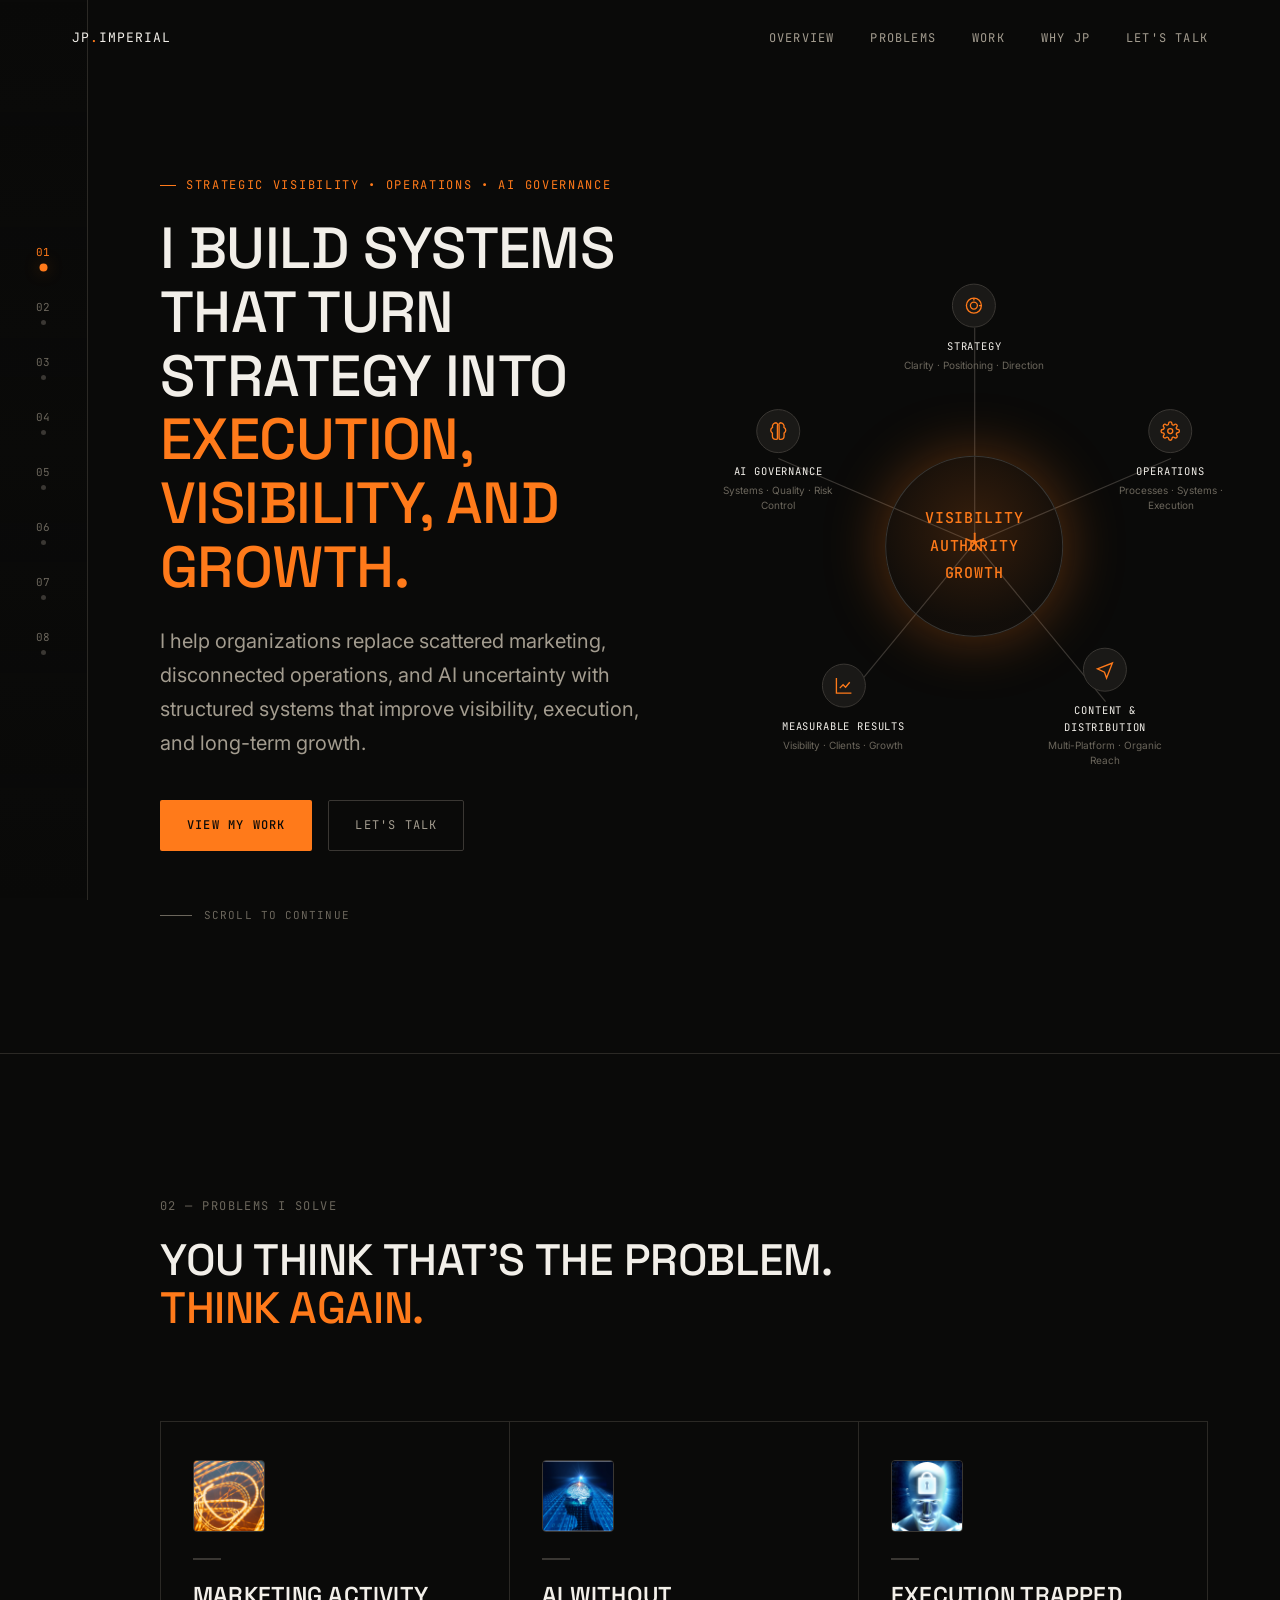
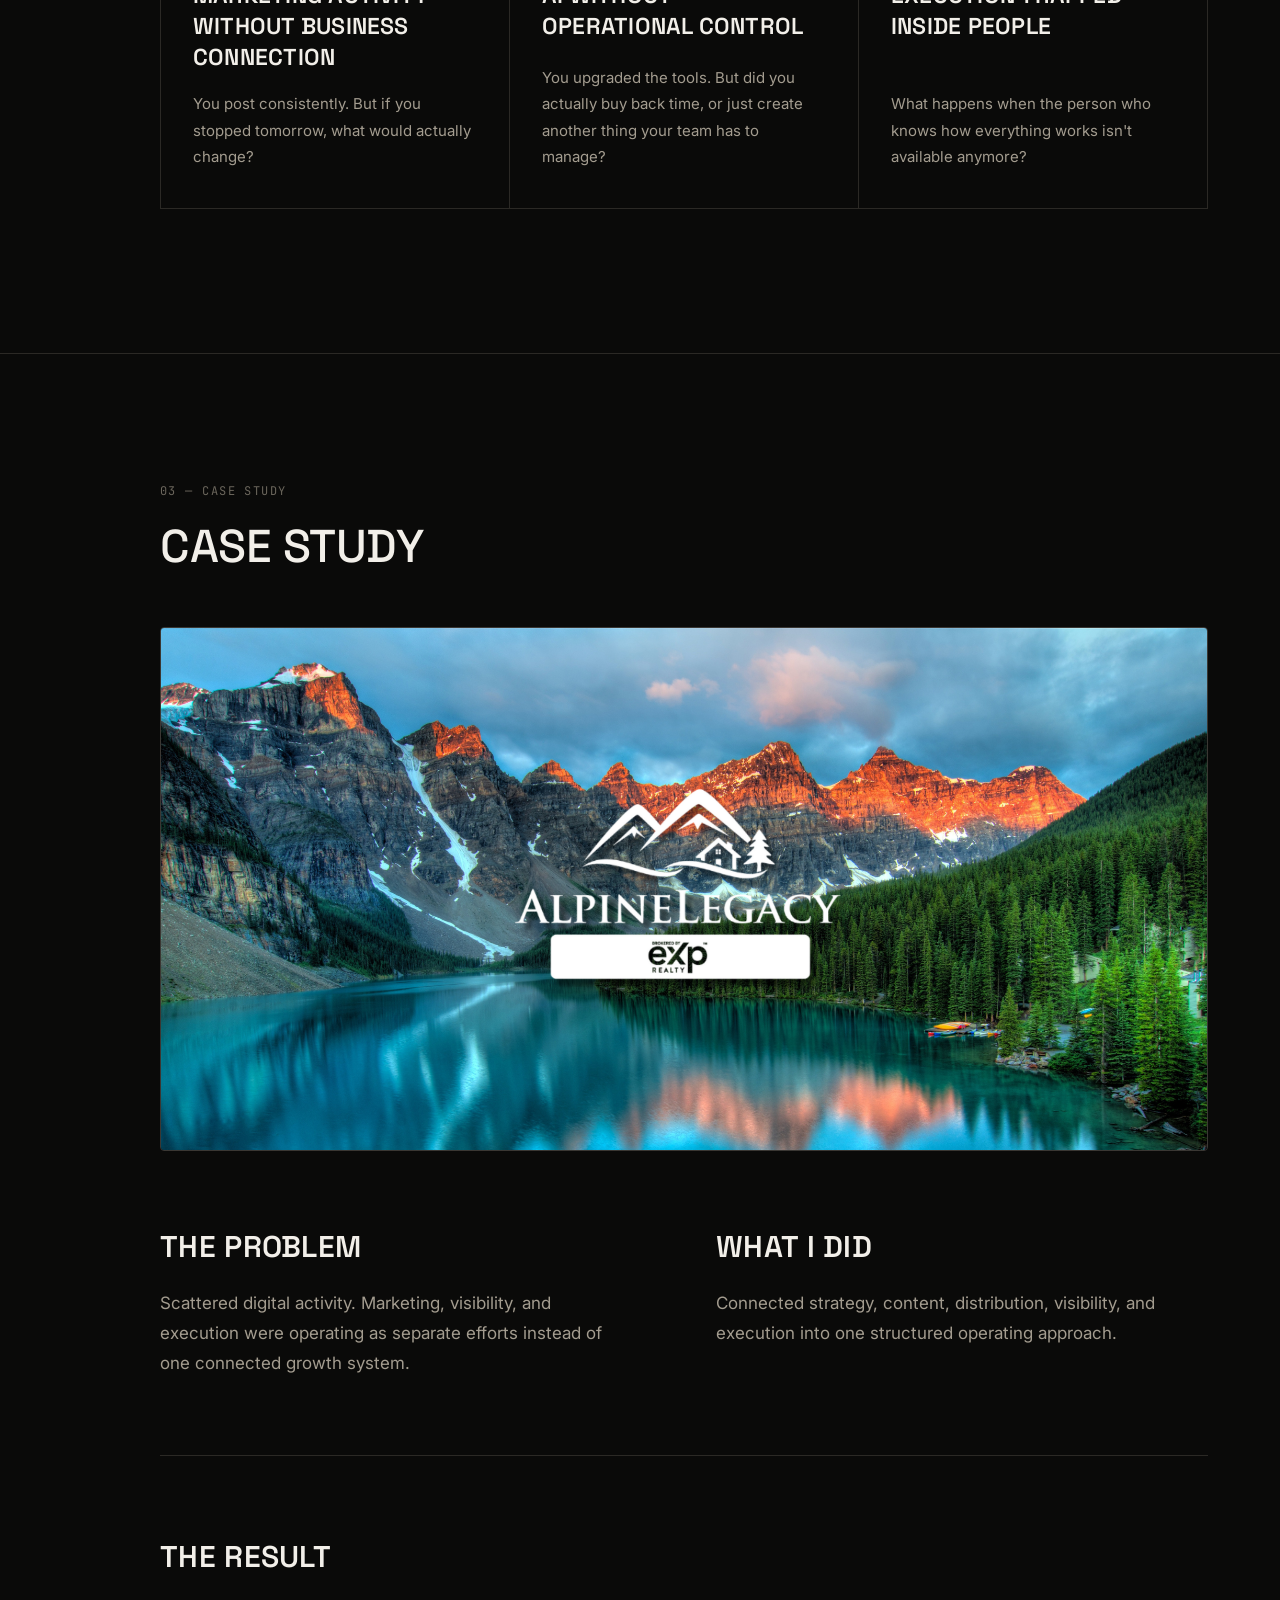
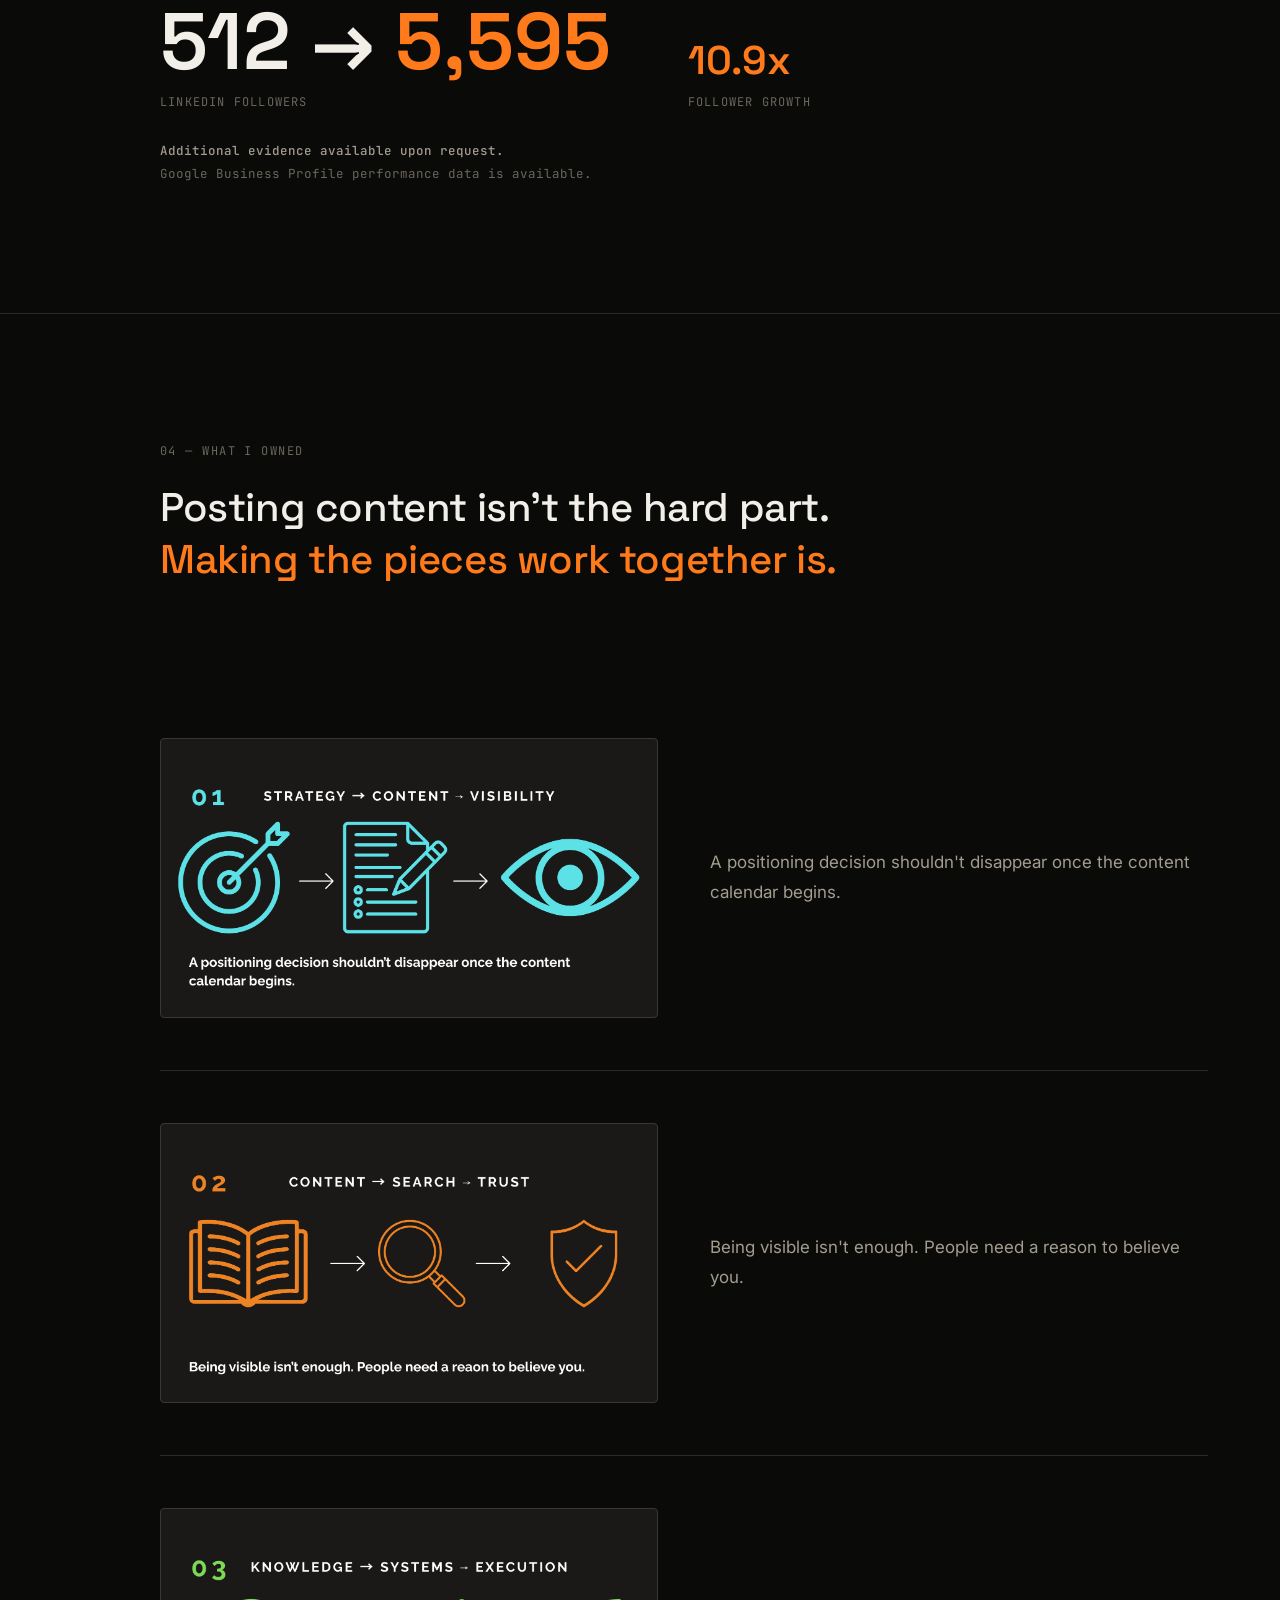
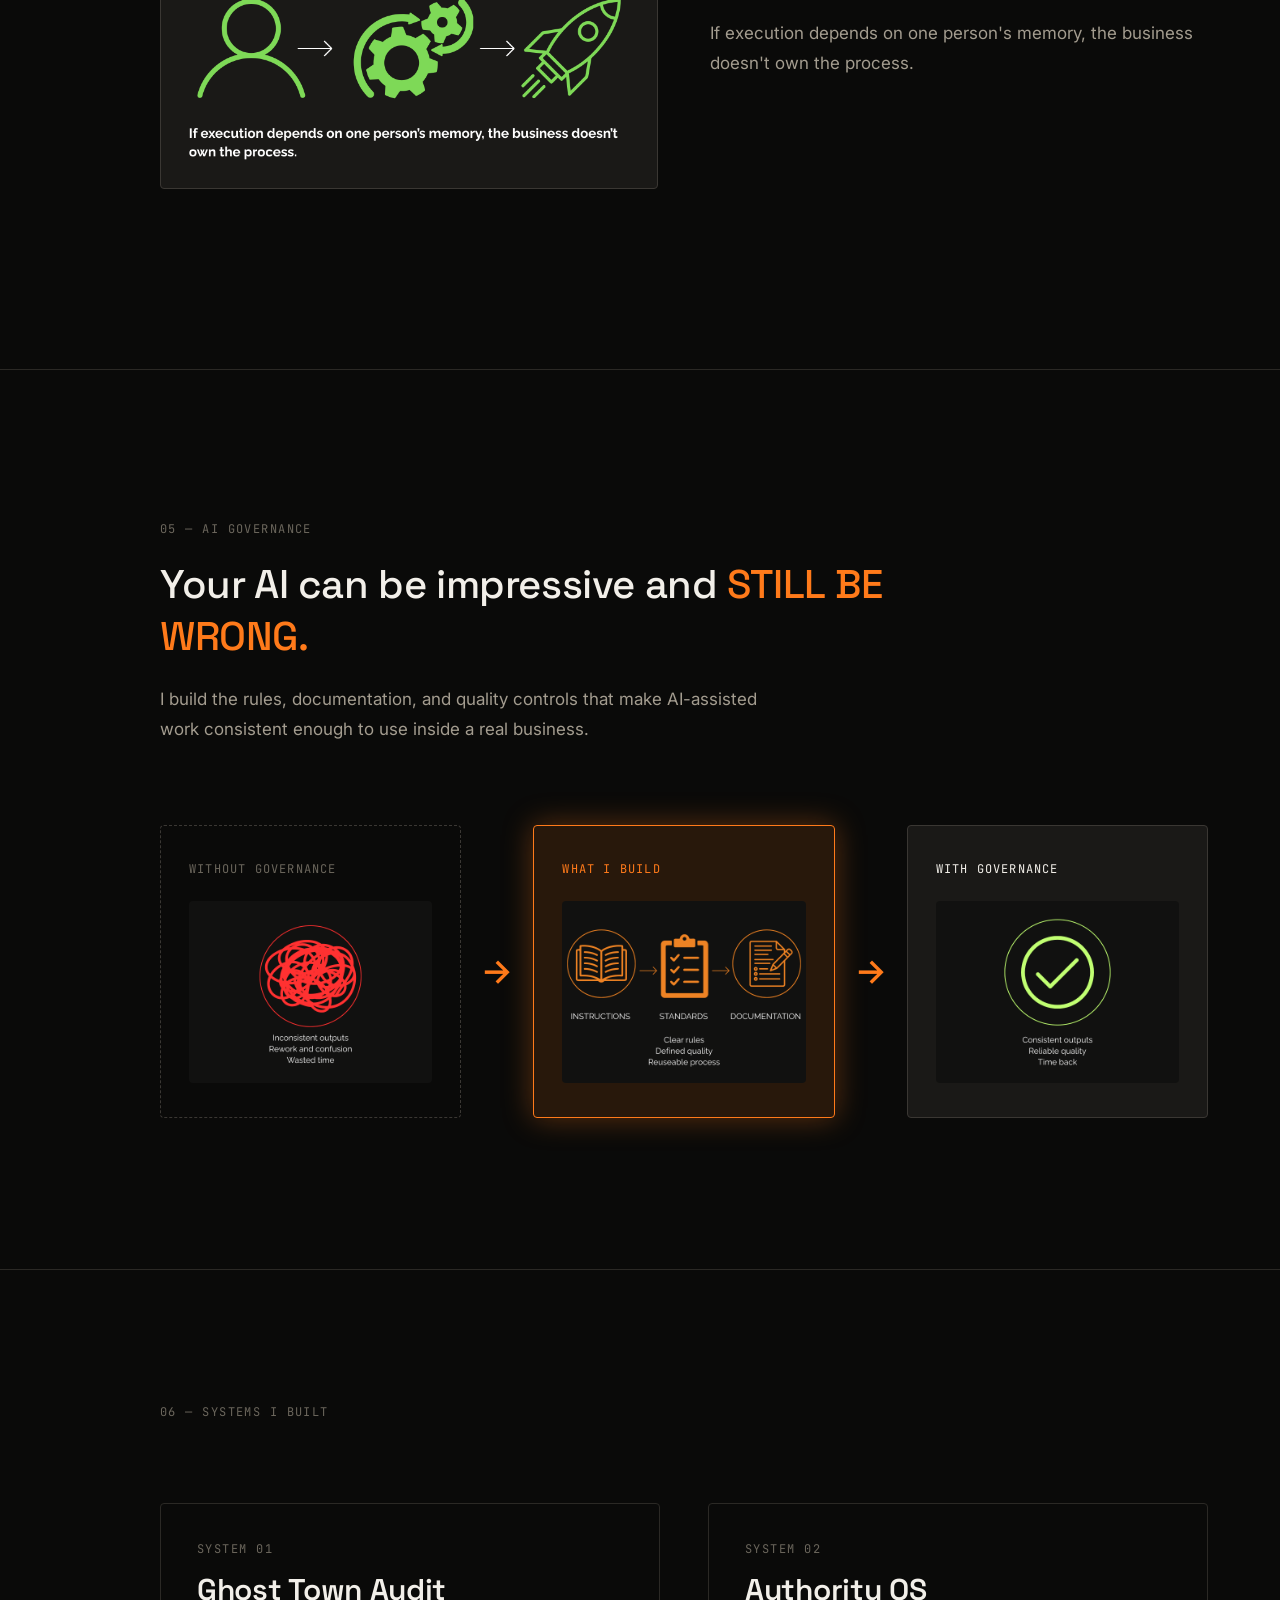
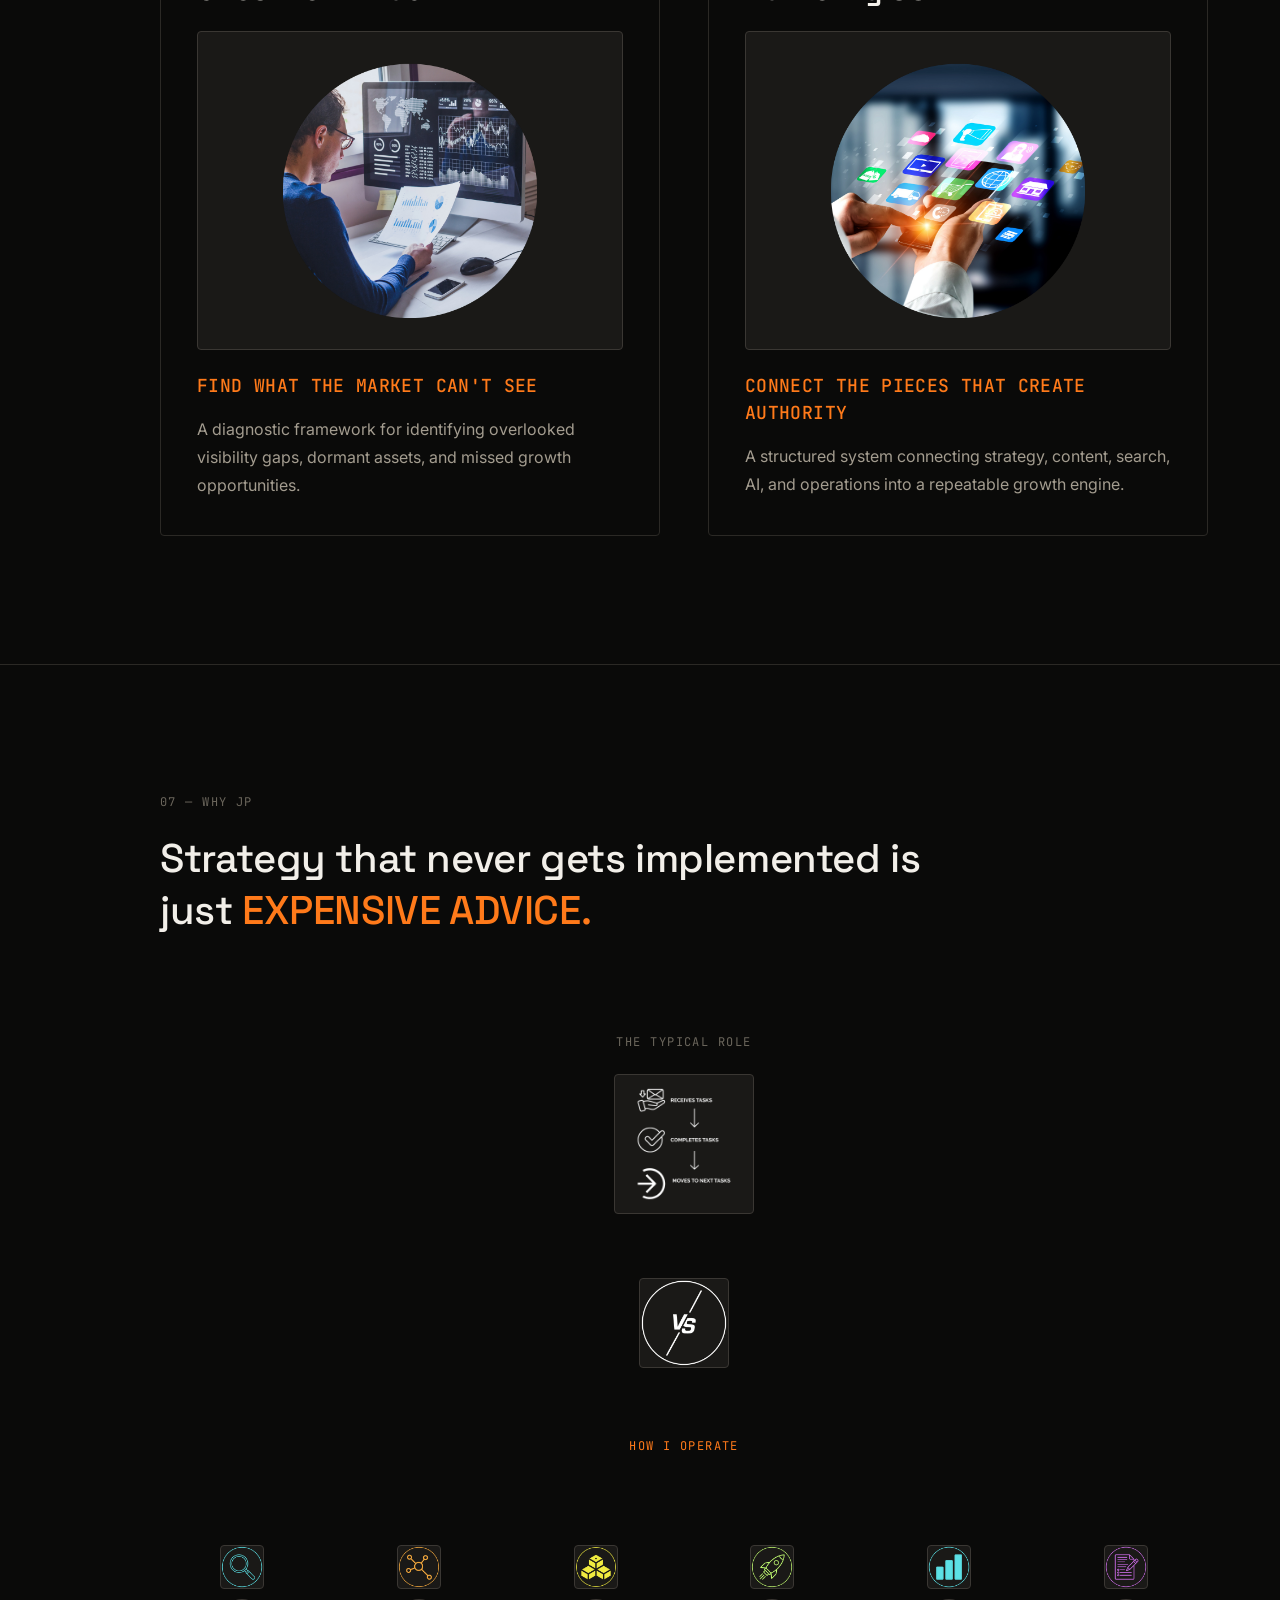
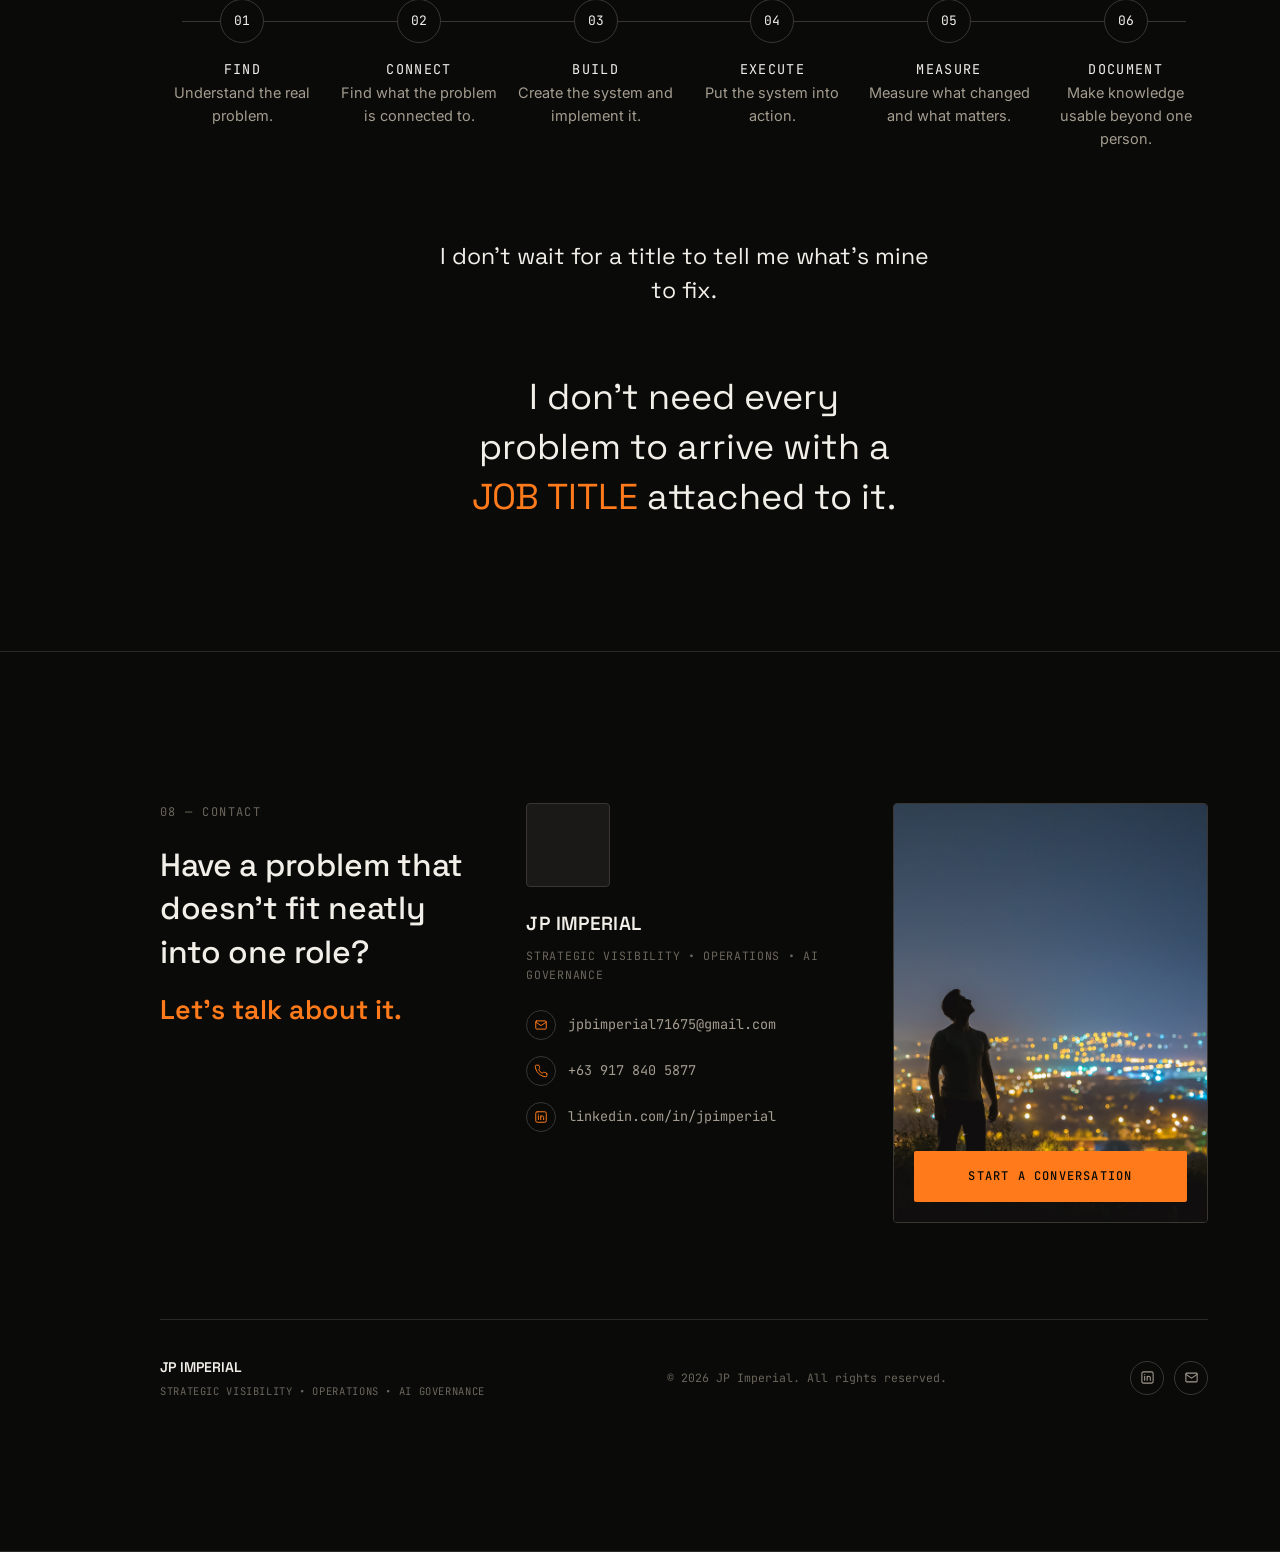
==== index (1).html @ 90f26c67 "Add files via upload" ====
<!DOCTYPE html>
<html lang="en">
<head>
<meta charset="UTF-8" />
<meta name="viewport" content="width=device-width, initial-scale=1.0" />
<title>JP Imperial — Strategic Visibility, Operations, AI Governance</title>
<meta name="description" content="I build systems that turn strategy into execution, visibility, and growth." />

<!-- Fonts -->
<link rel="preconnect" href="https://fonts.googleapis.com">
<link rel="preconnect" href="https://fonts.gstatic.com" crossorigin>
<link href="https://fonts.googleapis.com/css2?family=Space+Grotesk:wght@500;600;700&family=Inter:wght@400;500;600&family=JetBrains+Mono:wght@400;500&display=swap" rel="stylesheet">

<link rel="stylesheet" href="css/style.css" />
</head>
<body>

<div class="site">

  <!-- ============ TOP NAV (Hero only, fades after scroll) ============ -->
  <header class="top-nav" id="topNav">
    <span class="top-nav__mark">JP<span>.</span>IMPERIAL</span>
    <nav class="top-nav__links" aria-label="Primary">
      <a href="#hero">Overview</a>
      <a href="#problems">Problems</a>
      <a href="#case-study">Work</a>
      <a href="#why-jp">Why JP</a>
      <a href="#contact">Let's Talk</a>
    </nav>
  </header>

  <!-- ============ LEFT PAGE RAIL (persistent 01-08 marker) ============ -->
  <nav class="page-rail" aria-label="Page sections">
    <ul class="page-rail__list" id="pageRailList">
      <li><button class="page-rail__item" data-target="hero"><span class="page-rail__num">01</span><span class="page-rail__dot"></span></button></li>
      <li><button class="page-rail__item" data-target="problems"><span class="page-rail__num">02</span><span class="page-rail__dot"></span></button></li>
      <li><button class="page-rail__item" data-target="case-study"><span class="page-rail__num">03</span><span class="page-rail__dot"></span></button></li>
      <li><button class="page-rail__item" data-target="what-i-owned"><span class="page-rail__num">04</span><span class="page-rail__dot"></span></button></li>
      <li><button class="page-rail__item" data-target="ai-governance"><span class="page-rail__num">05</span><span class="page-rail__dot"></span></button></li>
      <li><button class="page-rail__item" data-target="systems-built"><span class="page-rail__num">06</span><span class="page-rail__dot"></span></button></li>
      <li><button class="page-rail__item" data-target="why-jp"><span class="page-rail__num">07</span><span class="page-rail__dot"></span></button></li>
      <li><button class="page-rail__item" data-target="contact"><span class="page-rail__num">08</span><span class="page-rail__dot"></span></button></li>
    </ul>
  </nav>

  <!-- ============ PAGE 01 — HERO ============ -->
  <section class="hero" id="hero" data-page="01">
    <div class="section-inner hero__grid">

      <div class="hero__copy">
        <p class="eyebrow hero__eyebrow">STRATEGIC VISIBILITY • OPERATIONS • AI GOVERNANCE</p>
        <h1 class="hero__headline">I build systems that turn strategy into <em>execution, visibility, and growth.</em></h1>
        <p class="hero__sub">I help organizations replace scattered marketing, disconnected operations, and AI uncertainty with structured systems that improve visibility, execution, and long-term growth.</p>

        <div class="btn-row hero__actions">
          <a href="#problems" class="btn btn-primary" id="viewWorkBtn">View My Work</a>
          <a href="mailto:jpbimperial71675@gmail.com" class="btn btn-ghost">Let's Talk</a>
        </div>

        <div class="hero__scroll-hint">
          <span class="line"></span>
          <span>Scroll to continue</span>
        </div>
      </div>

      <div class="hero__diagram">
        <div class="diagram">
          <svg viewBox="0 0 400 400" aria-hidden="true">
            <!-- static connectors -->
            <path class="diagram__connector" d="M200,200 L200,16" />
            <path class="diagram__connector" d="M200,200 L368,128" />
            <path class="diagram__connector" d="M200,200 L32,128" />
            <path class="diagram__connector" d="M200,200 L312,336" />
            <path class="diagram__connector" d="M200,200 L88,336" />
            <!-- animated pulses tracing same paths -->
            <path class="diagram__pulse d1" d="M200,200 L200,16" />
            <path class="diagram__pulse d2" d="M200,200 L368,128" />
            <path class="diagram__pulse d3" d="M200,200 L32,128" />
            <path class="diagram__pulse d4" d="M200,200 L312,336" />
            <path class="diagram__pulse d5" d="M200,200 L88,336" />
          </svg>

          <div class="diagram__core">
            <p class="diagram__core-text">
              <span class="em">Visibility</span>
              <span class="em">Authority</span>
              <span class="em">Growth</span>
            </p>
          </div>

          <div class="diagram__node diagram__node--strategy">
            <div class="diagram__node-icon">
              <svg viewBox="0 0 24 24" fill="none" stroke="currentColor" stroke-width="1.6"><circle cx="12" cy="12" r="9"/><circle cx="12" cy="12" r="4.2"/><path d="M12 3v3M21 12h-3"/></svg>
            </div>
            <p class="diagram__node-title">Strategy</p>
            <p class="diagram__node-sub">Clarity · Positioning · Direction</p>
          </div>

          <div class="diagram__node diagram__node--ops">
            <div class="diagram__node-icon">
              <svg viewBox="0 0 24 24" fill="none" stroke="currentColor" stroke-width="1.6"><circle cx="12" cy="12" r="3"/><path d="M19.4 15a1.65 1.65 0 0 0 .33 1.82l.06.06a2 2 0 1 1-2.83 2.83l-.06-.06a1.65 1.65 0 0 0-1.82-.33 1.65 1.65 0 0 0-1 1.51V21a2 2 0 0 1-4 0v-.09A1.65 1.65 0 0 0 9 19.4a1.65 1.65 0 0 0-1.82.33l-.06.06a2 2 0 1 1-2.83-2.83l.06-.06a1.65 1.65 0 0 0 .33-1.82 1.65 1.65 0 0 0-1.51-1H3a2 2 0 0 1 0-4h.09A1.65 1.65 0 0 0 4.6 9a1.65 1.65 0 0 0-.33-1.82l-.06-.06a2 2 0 1 1 2.83-2.83l.06.06A1.65 1.65 0 0 0 9 4.6a1.65 1.65 0 0 0 1-1.51V3a2 2 0 0 1 4 0v.09a1.65 1.65 0 0 0 1 1.51 1.65 1.65 0 0 0 1.82-.33l.06-.06a2 2 0 1 1 2.83 2.83l-.06.06a1.65 1.65 0 0 0-.33 1.82V9a1.65 1.65 0 0 0 1.51 1H21a2 2 0 0 1 0 4h-.09a1.65 1.65 0 0 0-1.51 1z"/></svg>
            </div>
            <p class="diagram__node-title">Operations</p>
            <p class="diagram__node-sub">Processes · Systems · Execution</p>
          </div>

          <div class="diagram__node diagram__node--ai">
            <div class="diagram__node-icon">
              <svg viewBox="0 0 24 24" fill="none" stroke="currentColor" stroke-width="1.6"><path d="M9.5 2a4.5 4.5 0 0 0-4.4 5.5A4 4 0 0 0 3 11a4 4 0 0 0 2 3.46V18a4 4 0 0 0 4 4h.5a1.5 1.5 0 0 0 1.5-1.5v-15A2.5 2.5 0 0 0 9.5 2Z"/><path d="M14.5 2a4.5 4.5 0 0 1 4.4 5.5A4 4 0 0 1 21 11a4 4 0 0 1-2 3.46V18a4 4 0 0 1-4 4h-.5a1.5 1.5 0 0 1-1.5-1.5v-15A2.5 2.5 0 0 1 14.5 2Z"/></svg>
            </div>
            <p class="diagram__node-title">AI Governance</p>
            <p class="diagram__node-sub">Systems · Quality · Risk Control</p>
          </div>

          <div class="diagram__node diagram__node--content">
            <div class="diagram__node-icon">
              <svg viewBox="0 0 24 24" fill="none" stroke="currentColor" stroke-width="1.6"><path d="M3 11l18-7-7 18-2.5-7L3 11Z"/></svg>
            </div>
            <p class="diagram__node-title">Content &amp; Distribution</p>
            <p class="diagram__node-sub">Multi-Platform · Organic Reach</p>
          </div>

          <div class="diagram__node diagram__node--results">
            <div class="diagram__node-icon">
              <svg viewBox="0 0 24 24" fill="none" stroke="currentColor" stroke-width="1.6"><path d="M3 3v18h18"/><path d="M7 15l4-4 3 3 5-6"/></svg>
            </div>
            <p class="diagram__node-title">Measurable Results</p>
            <p class="diagram__node-sub">Visibility · Clients · Growth</p>
          </div>

        </div>
      </div>

    </div>
  </section>

  <!-- ============ STUB SECTIONS — built in upcoming segments ============ -->
  <section id="problems" data-page="02">
    <div class="section-inner">

      <div class="problems__intro">
        <span class="section-label">02 — Problems I Solve</span>
        <h2 class="problems__statement">You think that's the problem. <em>Think again.</em></h2>
      </div>

      <div class="problem-grid">

        <article class="problem-card">
          <span class="problem-card__icon">
            <img src="assets/images/problem-01-placeholder.png" alt="Marketing activity without business connection" />
          </span>
          <span class="problem-card__bar"></span>
          <h3 class="problem-card__title">Marketing Activity Without Business Connection</h3>
          <p class="problem-card__question">You post consistently. But if you stopped tomorrow, what would actually change?</p>
        </article>

        <article class="problem-card">
          <span class="problem-card__icon">
            <img src="assets/images/problem-02-placeholder.png" alt="AI without operational control" />
          </span>
          <span class="problem-card__bar"></span>
          <h3 class="problem-card__title">AI Without Operational Control</h3>
          <p class="problem-card__question">You upgraded the tools. But did you actually buy back time, or just create another thing your team has to manage?</p>
        </article>

        <article class="problem-card">
          <span class="problem-card__icon">
            <img src="assets/images/problem-03-placeholder.png" alt="Execution trapped inside people" />
          </span>
          <span class="problem-card__bar"></span>
          <h3 class="problem-card__title">Execution Trapped Inside People</h3>
          <p class="problem-card__question">What happens when the person who knows how everything works isn't available anymore?</p>
        </article>

      </div>

    </div>
  </section>

  <section id="case-study" data-page="03">
    <div class="section-inner">

      <span class="section-label case-study__label">03 — Case Study</span>
      <h2 class="case-study__title">Case Study</h2>

      <div class="case-study__banner">
        <img src="assets/images/case-study-banner-placeholder.png" alt="Alpine Legacy — Colorado mountain background with logo" />
      </div>

      <div class="case-study__narrative">
        <div class="case-study__block">
          <span class="section-label case-study__subhead">The Problem</span>
          <p>Scattered digital activity. Marketing, visibility, and execution were operating as separate efforts instead of one connected growth system.</p>
        </div>
        <div class="case-study__block">
          <span class="section-label case-study__subhead">What I Did</span>
          <p>Connected strategy, content, distribution, visibility, and execution into one structured operating approach.</p>
        </div>
      </div>

      <span class="section-label case-study__subhead" style="margin-bottom:20px; display:block;">The Result</span>

      <div class="case-study__result">
        <div>
          <p class="case-study__stat-main">512 → <span>5,595</span></p>
          <p class="case-study__stat-caption">LinkedIn Followers</p>
        </div>
        <div>
          <p class="case-study__stat-multiplier">10.9x</p>
          <p class="case-study__stat-caption">Follower Growth</p>
        </div>
      </div>

      <p class="case-study__evidence"><strong>Additional evidence available upon request.</strong><br />Google Business Profile performance data is available.</p>

    </div>
  </section>

  <section id="what-i-owned" data-page="04">
    <div class="section-inner">

      <div class="owned__intro">
        <span class="section-label">04 — What I Owned</span>
        <h2 class="owned__headline">Posting content isn't the hard part. <em>Making the pieces work together is.</em></h2>
      </div>

      <div class="ownership-flows">

        <div class="ownership-flow">
          <div class="ownership-flow__graphic">
            <img src="assets/images/ownership-flow-01-placeholder.png" alt="Strategy to Content to Visibility flow" />
          </div>
          <p class="ownership-flow__narrative">A positioning decision shouldn't disappear once the content calendar begins.</p>
        </div>

        <div class="ownership-flow">
          <div class="ownership-flow__graphic">
            <img src="assets/images/ownership-flow-02-placeholder.png" alt="Content to Search to Trust flow" />
          </div>
          <p class="ownership-flow__narrative">Being visible isn't enough. People need a reason to believe you.</p>
        </div>

        <div class="ownership-flow">
          <div class="ownership-flow__graphic">
            <img src="assets/images/ownership-flow-03-placeholder.png" alt="Knowledge to Systems to Execution flow" />
          </div>
          <p class="ownership-flow__narrative">If execution depends on one person's memory, the business doesn't own the process.</p>
        </div>

      </div>

    </div>
  </section>

  <section id="ai-governance" data-page="05">
    <div class="section-inner">

      <div class="governance__intro">
        <span class="section-label">05 — AI Governance</span>
        <h2 class="governance__headline">Your AI can be impressive and <em>STILL BE WRONG.</em></h2>
        <p class="governance__sub">I build the rules, documentation, and quality controls that make AI-assisted work consistent enough to use inside a real business.</p>
      </div>

      <div class="governance__row">

        <div class="governance__col is-before">
          <span class="governance__col-label">Without Governance</span>
          <div class="governance__col-image">
            <img src="assets/images/without-governance-placeholder.png" alt="Without governance" />
          </div>
        </div>

        <div class="governance__connector">→</div>

        <div class="governance__col is-build">
          <span class="governance__col-label">What I Build</span>
          <div class="governance__col-image">
            <img src="assets/images/what-i-build-placeholder.png" alt="What I build" />
          </div>
        </div>

        <div class="governance__connector">→</div>

        <div class="governance__col is-after">
          <span class="governance__col-label">With Governance</span>
          <div class="governance__col-image">
            <img src="assets/images/with-governance-placeholder.png" alt="With governance" />
          </div>
        </div>

      </div>

    </div>
  </section>

  <section id="systems-built" data-page="06">
    <div class="section-inner">

      <div class="systems__intro">
        <span class="section-label">06 — Systems I Built</span>
      </div>

      <div class="systems-grid">

        <a class="system-card" href="https://jpbimperial71675-cyber.github.io/jpimperial/ghost-town-audit" target="_blank" rel="noopener">
          <span class="system-card__eyebrow">System 01</span>
          <h3 class="system-card__title">Ghost Town Audit</h3>
          <div class="system-card__image">
            <img src="assets/images/systems-ghost-town-placeholder.png" alt="Ghost Town Audit" />
          </div>
          <p class="system-card__tagline">Find What The Market Can't See</p>
          <p class="system-card__desc">A diagnostic framework for identifying overlooked visibility gaps, dormant assets, and missed growth opportunities.</p>
        </a>

        <a class="system-card" href="https://jpbimperial71675-cyber.github.io/jpimperial/" target="_blank" rel="noopener">
          <span class="system-card__eyebrow">System 02</span>
          <h3 class="system-card__title">Authority OS</h3>
          <div class="system-card__image">
            <img src="assets/images/systems-authority-os-placeholder.png" alt="Authority OS" />
          </div>
          <p class="system-card__tagline">Connect The Pieces That Create Authority</p>
          <p class="system-card__desc">A structured system connecting strategy, content, search, AI, and operations into a repeatable growth engine.</p>
        </a>

      </div>

    </div>
  </section>

  <section id="why-jp" data-page="07">
    <div class="section-inner">

      <div class="method__intro">
        <span class="section-label">07 — Why JP</span>
        <h2 class="method__headline">Strategy that never gets implemented is just <em>expensive advice.</em></h2>
      </div>

      <div class="whyjp__block">
        <span class="whyjp__block-label is-dim" style="margin-bottom: 22px; display: block;">The Typical Role</span>
        <div class="whyjp__title-image is-md">
          <img src="assets/images/whyjp-typical-role-placeholder.png" alt="The Typical Role" />
        </div>
      </div>

      <div class="whyjp__vs">
        <div class="whyjp__title-image is-sm" style="margin-inline:auto;">
          <img src="assets/images/whyjp-vs-placeholder.png" alt="Versus" />
        </div>
      </div>

      <div class="whyjp__block">
        <span class="whyjp__block-label is-accent">How I Operate</span>
      </div>

      <div class="process-row">

        <div class="process-step">
          <div class="process-step__marker">
            <span class="process-step__icon"><img src="assets/images/process-icon-01-placeholder.png" alt="" /></span>
            <span class="process-step__num">01</span>
          </div>
          <div>
            <p class="process-step__title">Find</p>
            <p class="process-step__desc">Understand the real problem.</p>
          </div>
        </div>

        <div class="process-step">
          <div class="process-step__marker">
            <span class="process-step__icon"><img src="assets/images/process-icon-02-placeholder.png" alt="" /></span>
            <span class="process-step__num">02</span>
          </div>
          <div>
            <p class="process-step__title">Connect</p>
            <p class="process-step__desc">Find what the problem is connected to.</p>
          </div>
        </div>

        <div class="process-step">
          <div class="process-step__marker">
            <span class="process-step__icon"><img src="assets/images/process-icon-03-placeholder.png" alt="" /></span>
            <span class="process-step__num">03</span>
          </div>
          <div>
            <p class="process-step__title">Build</p>
            <p class="process-step__desc">Create the system and implement it.</p>
          </div>
        </div>

        <div class="process-step">
          <div class="process-step__marker">
            <span class="process-step__icon"><img src="assets/images/process-icon-04-placeholder.png" alt="" /></span>
            <span class="process-step__num">04</span>
          </div>
          <div>
            <p class="process-step__title">Execute</p>
            <p class="process-step__desc">Put the system into action.</p>
          </div>
        </div>

        <div class="process-step">
          <div class="process-step__marker">
            <span class="process-step__icon"><img src="assets/images/process-icon-05-placeholder.png" alt="" /></span>
            <span class="process-step__num">05</span>
          </div>
          <div>
            <p class="process-step__title">Measure</p>
            <p class="process-step__desc">Measure what changed and what matters.</p>
          </div>
        </div>

        <div class="process-step">
          <div class="process-step__marker">
            <span class="process-step__icon"><img src="assets/images/process-icon-06-placeholder.png" alt="" /></span>
            <span class="process-step__num">06</span>
          </div>
          <div>
            <p class="process-step__title">Document</p>
            <p class="process-step__desc">Make knowledge usable beyond one person.</p>
          </div>
        </div>

      </div>

      <p class="whyjp__answer" style="margin-top: clamp(56px, 8vw, 88px);">I don't wait for a title to tell me what's mine to fix.</p>

      <p class="whyjp__statement">I don't need every problem to arrive with a <em>JOB TITLE</em> attached to it.</p>

    </div>
  </section>

  <section id="contact" data-page="08">
    <div class="section-inner">

      <div class="contact-grid">

        <div class="contact-col1">
          <span class="section-label">08 — Contact</span>
          <h2 class="contact-col1__headline">Have a problem that doesn't fit neatly into one role?</h2>
          <p class="contact-col1__sub">Let's talk about it.</p>
        </div>

        <div class="contact-col2">
          <div class="contact-col2__headshot">
            <video autoplay loop muted playsinline>
              <source src="assets/images/contact-headshot-placeholder.mp4" type="video/mp4" />
            </video>
          </div>
          <p class="contact-col2__name">JP Imperial</p>
          <p class="contact-col2__tagline">Strategic Visibility • Operations • AI Governance</p>

          <div class="contact-col2__list">
            <a href="mailto:jpbimperial71675@gmail.com">
              <span class="contact-col2__icon"><svg viewBox="0 0 24 24" fill="none" stroke="currentColor" stroke-width="1.7" stroke-linecap="round" stroke-linejoin="round"><rect x="3" y="5" width="18" height="14" rx="1.5"/><path d="M3 7l9 6 9-6"/></svg></span>
              jpbimperial71675@gmail.com
            </a>
            <a href="tel:+639178405877">
              <span class="contact-col2__icon"><svg viewBox="0 0 24 24" fill="none" stroke="currentColor" stroke-width="1.7" stroke-linecap="round" stroke-linejoin="round"><path d="M22 16.92v3a2 2 0 0 1-2.18 2 19.79 19.79 0 0 1-8.63-3.07 19.5 19.5 0 0 1-6-6 19.79 19.79 0 0 1-3.07-8.67A2 2 0 0 1 4.11 2h3a2 2 0 0 1 2 1.72c.12.9.32 1.78.6 2.63a2 2 0 0 1-.45 2.11L8.09 9.91a16 16 0 0 0 6 6l1.45-1.17a2 2 0 0 1 2.11-.45c.85.28 1.73.48 2.63.6A2 2 0 0 1 22 16.92z"/></svg></span>
              +63 917 840 5877
            </a>
            <a href="https://linkedin.com/in/jpimperial" target="_blank" rel="noopener">
              <span class="contact-col2__icon"><svg viewBox="0 0 24 24" fill="none" stroke="currentColor" stroke-width="1.7" stroke-linecap="round" stroke-linejoin="round"><rect x="3" y="3" width="18" height="18" rx="2.5"/><path d="M7.5 10v6.5M7.5 7.2v.1M11.5 16.5V10M11.5 12.7c0-1.5 1-2.7 2.5-2.7s2.5 1.2 2.5 2.7v3.8"/></svg></span>
              linkedin.com/in/jpimperial
            </a>
          </div>
        </div>

        <div class="contact-col3">
          <div class="contact-col3__graphic">
            <img src="assets/images/contact-cta-graphic-placeholder.png" alt="" />
            <a href="mailto:jpbimperial71675@gmail.com" class="btn btn-primary contact-col3__cta">Start a Conversation</a>
          </div>
        </div>

      </div>

      <footer class="site-footer">
        <div class="site-footer__brand">
          JP Imperial
          <span>Strategic Visibility • Operations • AI Governance</span>
        </div>
        <p class="site-footer__copyright">© 2026 JP Imperial. All rights reserved.</p>
        <div class="site-footer__social">
          <a href="https://linkedin.com/in/jpimperial" target="_blank" rel="noopener" aria-label="LinkedIn">
            <svg viewBox="0 0 24 24" fill="none" stroke="currentColor" stroke-width="1.7" stroke-linecap="round" stroke-linejoin="round"><rect x="3" y="3" width="18" height="18" rx="2.5"/><path d="M7.5 10v6.5M7.5 7.2v.1M11.5 16.5V10M11.5 12.7c0-1.5 1-2.7 2.5-2.7s2.5 1.2 2.5 2.7v3.8"/></svg>
          </a>
          <a href="mailto:jpbimperial71675@gmail.com" aria-label="Email">
            <svg viewBox="0 0 24 24" fill="none" stroke="currentColor" stroke-width="1.7" stroke-linecap="round" stroke-linejoin="round"><rect x="3" y="5" width="18" height="14" rx="1.5"/><path d="M3 7l9 6 9-6"/></svg>
          </a>
        </div>
      </footer>

    </div>
  </section>

</div>

<script src="js/main.js"></script>
</body>
</html>
---- css/style.css ----
/* ==========================================================================
   JP IMPERIAL — PORTFOLIO V3
   Design system: operational intelligence, not startup gloss.
   ========================================================================== */

/* ---- Tokens ------------------------------------------------------------ */
:root {
  /* Color */
  --bg: #0a0a09;
  --bg-elevated: #111110;
  --surface: #1a1917;
  --surface-hover: #211f1c;
  --border: #2b2925;
  --border-strong: #3a3733;
  --accent: #ff7a1a;
  --accent-soft: rgba(255, 122, 26, 0.12);
  --accent-soft-strong: rgba(255, 122, 26, 0.2);
  --accent-glow: rgba(255, 122, 26, 0.35);
  --text: #f2efe9;
  --text-muted: #a39c8f;
  --text-dim: #6b665c;

  /* Type */
  --font-display: 'Space Grotesk', 'Arial Narrow', sans-serif;
  --font-body: 'Inter', -apple-system, BlinkMacSystemFont, sans-serif;
  --font-mono: 'JetBrains Mono', 'Courier New', monospace;

  /* Layout */
  --rail-width: 88px;
  --content-max: 1180px;
  --section-pad-y: clamp(64px, 10vw, 140px);
  --section-pad-x: clamp(24px, 6vw, 72px);

  /* Motion */
  --ease: cubic-bezier(0.16, 1, 0.3, 1);
}

/* ---- Reset --------------------------------------------------------------- */
*, *::before, *::after { box-sizing: border-box; }
html { scroll-behavior: smooth; }
@media (prefers-reduced-motion: reduce) {
  html { scroll-behavior: auto; }
  *, *::before, *::after {
    animation-duration: 0.01ms !important;
    animation-iteration-count: 1 !important;
    transition-duration: 0.01ms !important;
    scroll-behavior: auto !important;
  }
}

body {
  margin: 0;
  background: var(--bg);
  color: var(--text);
  font-family: var(--font-body);
  font-size: 16px;
  line-height: 1.6;
  -webkit-font-smoothing: antialiased;
  overflow-x: hidden;
}

h1, h2, h3, h4 {
  font-family: var(--font-display);
  font-weight: 500;
  line-height: 1.1;
  margin: 0;
  letter-spacing: -0.01em;
}

p { margin: 0; }
a { color: inherit; text-decoration: none; }
ul { list-style: none; margin: 0; padding: 0; }
img { max-width: 100%; display: block; }
button { font-family: inherit; cursor: pointer; }

::selection { background: var(--accent); color: #0a0a09; }

/* Visible keyboard focus */
a:focus-visible,
button:focus-visible {
  outline: 2px solid var(--accent);
  outline-offset: 4px;
  border-radius: 2px;
}

/* ---- Utility type styles -------------------------------------------- */
.eyebrow {
  font-family: var(--font-mono);
  font-size: 12px;
  letter-spacing: 0.14em;
  text-transform: uppercase;
  color: var(--accent);
  display: inline-flex;
  align-items: center;
  gap: 10px;
}

.eyebrow::before {
  content: '';
  width: 16px;
  height: 1px;
  background: var(--accent);
  display: inline-block;
}

.section-label {
  font-family: var(--font-mono);
  font-size: 12px;
  letter-spacing: 0.12em;
  text-transform: uppercase;
  color: var(--text-dim);
}

/* ---- Page frame ------------------------------------------------------- */
.site {
  position: relative;
}

section {
  position: relative;
  padding: var(--section-pad-y) var(--section-pad-x);
  padding-left: calc(var(--rail-width) + var(--section-pad-x));
  min-height: 100vh;
  display: flex;
  flex-direction: column;
  justify-content: center;
  border-bottom: 1px solid var(--border);
}

.section-inner {
  max-width: var(--content-max);
  margin: 0 auto;
  width: 100%;
}

@media (max-width: 780px) {
  section {
    padding-left: var(--section-pad-x);
    padding-top: calc(var(--section-pad-y) + 56px);
  }
}

/* ---- Top navigation (Hero only) --------------------------------------- */
.top-nav {
  position: fixed;
  top: 0;
  left: 0;
  right: 0;
  z-index: 40;
  display: flex;
  align-items: center;
  justify-content: space-between;
  padding: 28px clamp(24px, 6vw, 72px);
  opacity: 1;
  transform: translateY(0);
  transition: opacity 0.5s var(--ease), transform 0.5s var(--ease);
  pointer-events: auto;
}

.top-nav.is-hidden {
  opacity: 0;
  transform: translateY(-12px);
  pointer-events: none;
}

.top-nav__mark {
  font-family: var(--font-mono);
  font-size: 13px;
  letter-spacing: 0.08em;
  color: var(--text);
}

.top-nav__mark span { color: var(--accent); }

.top-nav__links {
  display: flex;
  gap: clamp(16px, 3vw, 36px);
}

.top-nav__links a {
  font-family: var(--font-mono);
  font-size: 12px;
  letter-spacing: 0.1em;
  text-transform: uppercase;
  color: var(--text-muted);
  transition: color 0.25s var(--ease);
  white-space: nowrap;
}

.top-nav__links a:hover,
.top-nav__links a:focus-visible { color: var(--accent); }

@media (max-width: 900px) {
  .top-nav__links { display: none; }
}

/* ---- Left page rail (persistent 01-09 marker) -------------------------- */
.page-rail {
  position: fixed;
  top: 0;
  left: 0;
  bottom: 0;
  width: var(--rail-width);
  z-index: 30;
  display: flex;
  flex-direction: column;
  align-items: center;
  justify-content: center;
  border-right: 1px solid var(--border);
  background: linear-gradient(180deg, rgba(10,10,9,0) 0%, rgba(10,10,9,0.4) 50%, rgba(10,10,9,0) 100%);
}

.page-rail__list {
  display: flex;
  flex-direction: column;
  gap: 22px;
}

.page-rail__item {
  display: flex;
  flex-direction: column;
  align-items: center;
  gap: 6px;
  cursor: pointer;
  padding: 4px;
  background: none;
  border: none;
  color: var(--text-dim);
}

.page-rail__num {
  font-family: var(--font-mono);
  font-size: 11px;
  letter-spacing: 0.05em;
  transition: color 0.3s var(--ease);
}

.page-rail__dot {
  width: 5px;
  height: 5px;
  border-radius: 50%;
  background: var(--border-strong);
  transition: background 0.3s var(--ease), box-shadow 0.3s var(--ease), transform 0.3s var(--ease);
}

.page-rail__item.is-active .page-rail__num { color: var(--accent); }
.page-rail__item.is-active .page-rail__dot {
  background: var(--accent);
  box-shadow: 0 0 10px var(--accent-glow);
  transform: scale(1.6);
}

.page-rail__item:hover .page-rail__num { color: var(--text); }

@media (max-width: 780px) {
  .page-rail {
    top: auto;
    bottom: 0;
    left: 0;
    right: 0;
    width: 100%;
    height: 44px;
    border-right: none;
    border-top: 1px solid var(--border);
    background: var(--bg-elevated);
  }
  .page-rail__list {
    flex-direction: row;
    gap: 14px;
  }
  .page-rail__item { flex-direction: row; gap: 6px; }
  .page-rail__num { display: none; }
  .page-rail__item.is-active .page-rail__num {
    display: inline;
    font-size: 10px;
  }
}

/* ---- Buttons ------------------------------------------------------------ */
.btn {
  display: inline-flex;
  align-items: center;
  gap: 10px;
  font-family: var(--font-mono);
  font-size: 12px;
  letter-spacing: 0.1em;
  text-transform: uppercase;
  padding: 15px 26px;
  border-radius: 2px;
  transition: all 0.3s var(--ease);
  border: 1px solid transparent;
}

.btn-primary {
  background: var(--accent);
  color: #0a0a09;
  font-weight: 500;
}
.btn-primary:hover, .btn-primary:focus-visible {
  background: #ff8c3d;
  box-shadow: 0 0 24px var(--accent-glow);
}

.btn-ghost {
  background: transparent;
  border-color: var(--border-strong);
  color: var(--text-muted);
}
.btn-ghost:hover, .btn-ghost:focus-visible {
  border-color: var(--accent);
  color: var(--accent);
}

.btn-row {
  display: flex;
  gap: 16px;
  flex-wrap: wrap;
}

/* ---- HERO (Page 01) ---------------------------------------------------- */
.hero {
  min-height: 100vh;
  padding-top: calc(var(--section-pad-y) + 40px);
}

.hero__grid {
  display: grid;
  grid-template-columns: minmax(0, 1.05fr) minmax(0, 0.95fr);
  gap: clamp(32px, 6vw, 64px);
  align-items: center;
}

@media (max-width: 980px) {
  .hero__grid {
    grid-template-columns: 1fr;
  }
}

.hero__eyebrow { margin-bottom: 22px; }

.hero__headline {
  font-size: clamp(34px, 4.6vw, 58px);
  color: var(--text);
  max-width: 15ch;
  text-transform: uppercase;
}

.hero__headline em {
  font-style: normal;
  color: var(--accent);
}

.hero__sub {
  margin-top: 24px;
  font-size: clamp(18px, 1.9vw, 20px);
  color: var(--text-muted);
  max-width: 46ch;
  line-height: 1.7;
}

.hero__actions { margin-top: 40px; }

.hero__scroll-hint {
  margin-top: 56px;
  display: flex;
  align-items: center;
  gap: 12px;
  font-family: var(--font-mono);
  font-size: 11px;
  letter-spacing: 0.1em;
  text-transform: uppercase;
  color: var(--text-dim);
}

.hero__scroll-hint .line {
  width: 32px;
  height: 1px;
  background: var(--text-dim);
  position: relative;
  overflow: hidden;
}
.hero__scroll-hint .line::after {
  content: '';
  position: absolute;
  inset: 0;
  background: var(--accent);
  transform: translateX(-100%);
  animation: hint-slide 2.4s var(--ease) infinite;
}
@keyframes hint-slide {
  0% { transform: translateX(-100%); }
  50% { transform: translateX(0); }
  100% { transform: translateX(100%); }
}

/* ---- Hero system diagram ------------------------------------------------ */
.diagram {
  position: relative;
  width: 100%;
  max-width: 560px;
  margin-inline: auto;
  aspect-ratio: 1 / 1;
}

.diagram svg { width: 100%; height: 100%; overflow: visible; }

.diagram__connector {
  fill: none;
  stroke: var(--border-strong);
  stroke-width: 1;
}

.diagram__pulse {
  fill: none;
  stroke: var(--accent);
  stroke-width: 1.6;
  stroke-linecap: round;
  stroke-dasharray: 8 260;
  opacity: 0.9;
  animation: pulse-travel 5.5s linear infinite;
}
.diagram__pulse.d2 { animation-delay: 1.1s; }
.diagram__pulse.d3 { animation-delay: 2.2s; }
.diagram__pulse.d4 { animation-delay: 3.3s; }
.diagram__pulse.d5 { animation-delay: 4.4s; }

@keyframes pulse-travel {
  0% { stroke-dashoffset: 268; opacity: 0; }
  8% { opacity: 1; }
  85% { opacity: 1; }
  100% { stroke-dashoffset: 0; opacity: 0; }
}

@media (prefers-reduced-motion: reduce) {
  .diagram__pulse { animation: none; opacity: 0; }
  .hero__scroll-hint .line::after { animation: none; transform: translateX(0); }
}

.diagram__core {
  position: absolute;
  top: 50%;
  left: 50%;
  transform: translate(-50%, -50%);
  width: 38%;
  height: 38%;
  border-radius: 50%;
  background: radial-gradient(circle at 50% 40%, rgba(255,122,26,0.18), rgba(255,122,26,0.03) 70%);
  border: 1px solid var(--border-strong);
  display: flex;
  align-items: center;
  justify-content: center;
  text-align: center;
  padding: 10px;
  box-shadow: 0 0 60px var(--accent-glow);
}

.diagram__core-text {
  font-family: var(--font-mono);
  font-size: clamp(12px, 2vw, 15px);
  font-weight: 500;
  letter-spacing: 0.06em;
  color: var(--text);
  line-height: 1.85;
  text-transform: uppercase;
}
.diagram__core-text span { display: block; }
.diagram__core-text .em { color: var(--accent); }

.diagram__node {
  position: absolute;
  width: 30%;
  transform: translate(-50%, -50%);
  text-align: center;
}

.diagram__node-icon {
  width: 44px;
  height: 44px;
  margin: 0 auto 10px;
  border-radius: 50%;
  background: var(--surface);
  border: 1px solid var(--border-strong);
  display: flex;
  align-items: center;
  justify-content: center;
  color: var(--accent);
  transition: box-shadow 0.3s var(--ease), border-color 0.3s var(--ease);
}

.diagram__node:hover .diagram__node-icon {
  box-shadow: 0 0 22px var(--accent-glow);
  border-color: var(--accent);
}

.diagram__node-icon svg { width: 20px; height: 20px; }

.diagram__node-title {
  font-family: var(--font-mono);
  font-size: 10.5px;
  letter-spacing: 0.08em;
  color: var(--text);
  text-transform: uppercase;
}

.diagram__node-sub {
  margin-top: 3px;
  font-size: 10px;
  color: var(--text-dim);
  line-height: 1.5;
}

/* Node positions — pentagon layout around center */
.diagram__node--strategy   { top: 4%;  left: 50%; }
.diagram__node--ops        { top: 32%; left: 92%; width: 26%; }
.diagram__node--ai         { top: 32%; left: 8%;  width: 26%; }
.diagram__node--content    { top: 84%; left: 78%; width: 27%; }
.diagram__node--results    { top: 84%; left: 22%; width: 27%; }

@media (max-width: 560px) {
  .diagram__node-sub { display: none; }
  .diagram__node-icon { width: 36px; height: 36px; }
}

/* ---- PROBLEMS (Page 02) ------------------------------------------------ */
.problems__intro {
  max-width: 720px;
  margin-bottom: clamp(48px, 7vw, 88px);
}

.problems__intro .section-label { margin-bottom: 20px; display: block; }

.problems__statement {
  font-size: clamp(28px, 3.6vw, 44px);
  color: var(--text);
  text-transform: uppercase;
}

.problems__statement em {
  font-style: normal;
  color: var(--accent);
}

.problem-grid {
  display: grid;
  grid-template-columns: repeat(3, 1fr);
  gap: 1px;
  background: var(--border);
  border: 1px solid var(--border);
}

@media (max-width: 900px) {
  .problem-grid { grid-template-columns: 1fr; }
}

.problem-card {
  background: var(--bg);
  padding: clamp(28px, 3vw, 40px) clamp(24px, 2.6vw, 32px);
  display: flex;
  flex-direction: column;
  transition: background 0.35s var(--ease);
}

.problem-card:hover {
  background: var(--bg-elevated);
}

.problem-card__icon {
  width: 72px;
  height: 72px;
  margin-bottom: 26px;
  border-radius: 4px;
  overflow: hidden;
  border: 1px solid var(--border-strong);
  background: var(--surface);
}

.problem-card__icon img {
  width: 100%;
  height: 100%;
  object-fit: cover;
  display: block;
}

.problem-card__title {
  font-family: var(--font-display);
  font-size: clamp(20px, 2.4vw, 23px);
  font-weight: 600;
  letter-spacing: 0.01em;
  text-transform: uppercase;
  color: var(--text);
  line-height: 1.35;
  margin-bottom: 18px;
}

.problem-card__question {
  font-size: 15px;
  line-height: 1.75;
  color: var(--text-muted);
  margin-top: auto;
}

.problem-card__bar {
  width: 28px;
  height: 2px;
  background: var(--border-strong);
  margin-bottom: 20px;
  transition: background 0.35s var(--ease), width 0.35s var(--ease);
}

.problem-card:hover .problem-card__bar {
  background: var(--accent);
  width: 44px;
}

/* ---- CASE STUDY (Page 03) ----------------------------------------------- */
.case-study__label { margin-bottom: 20px; display: block; }

.case-study__title {
  font-size: clamp(30px, 3.8vw, 46px);
  text-transform: uppercase;
  color: var(--text);
  margin-bottom: clamp(36px, 5vw, 56px);
}

.case-study__banner {
  width: 100%;
  aspect-ratio: 2 / 1;
  border-radius: 4px;
  overflow: hidden;
  border: 1px solid var(--border-strong);
  background: var(--surface);
  margin-bottom: clamp(40px, 6vw, 72px);
}

.case-study__banner img {
  width: 100%;
  height: 100%;
  object-fit: cover;
  display: block;
}

.case-study__narrative {
  display: grid;
  grid-template-columns: 1fr 1fr;
  gap: clamp(32px, 5vw, 64px);
  margin-bottom: clamp(48px, 6vw, 80px);
  padding-bottom: clamp(48px, 6vw, 80px);
  border-bottom: 1px solid var(--border);
}

@media (max-width: 780px) {
  .case-study__narrative { grid-template-columns: 1fr; }
}

.case-study__block .section-label { margin-bottom: 18px; display: block; }

.case-study__subhead {
  font-family: var(--font-display);
  font-size: clamp(24px, 2.8vw, 30px);
  color: var(--text);
  font-weight: 600;
  letter-spacing: 0.01em;
  text-transform: uppercase;
}

.case-study__block p {
  font-size: 17px;
  line-height: 1.75;
  color: var(--text-muted);
  max-width: 42ch;
}

.case-study__result {
  display: flex;
  flex-wrap: wrap;
  align-items: flex-end;
  gap: clamp(40px, 6vw, 80px);
  margin-bottom: 28px;
}

.case-study__stat-main {
  font-family: var(--font-display);
  font-size: clamp(44px, 7vw, 80px);
  font-weight: 600;
  color: var(--text);
  line-height: 1;
}

.case-study__stat-main span { color: var(--accent); }

.case-study__stat-caption {
  margin-top: 12px;
  font-family: var(--font-mono);
  font-size: 12px;
  letter-spacing: 0.1em;
  text-transform: uppercase;
  color: var(--text-dim);
}

.case-study__stat-multiplier {
  font-family: var(--font-display);
  font-size: clamp(30px, 4vw, 40px);
  font-weight: 600;
  color: var(--accent);
  line-height: 1;
}

.case-study__evidence {
  font-family: var(--font-mono);
  font-size: 12.5px;
  color: var(--text-dim);
  line-height: 1.8;
}

.case-study__evidence strong {
  color: var(--text-muted);
  font-weight: 500;
}

/* ---- WHAT I OWNED (Page 04) ---------------------------------------------- */
.owned__intro {
  max-width: 780px;
  margin-bottom: clamp(56px, 8vw, 100px);
}

.owned__intro .section-label { margin-bottom: 20px; display: block; }

.owned__headline {
  font-size: clamp(26px, 3.4vw, 40px);
  color: var(--text);
  line-height: 1.3;
}

.owned__headline em {
  font-style: normal;
  color: var(--accent);
}

.ownership-flow {
  padding-block: clamp(36px, 5vw, 52px);
  border-bottom: 1px solid var(--border);
  display: grid;
  grid-template-columns: minmax(0, 1fr) minmax(0, 1fr);
  gap: clamp(28px, 4vw, 56px);
  align-items: center;
}

.ownership-flow:last-child { border-bottom: none; }

@media (max-width: 860px) {
  .ownership-flow { grid-template-columns: 1fr; }
}

.flow-chain {
  display: flex;
  align-items: center;
  gap: 10px;
  flex-wrap: wrap;
}

.flow-node {
  font-family: var(--font-mono);
  font-size: 12.5px;
  letter-spacing: 0.08em;
  text-transform: uppercase;
  color: var(--text);
  border: 1px solid var(--border-strong);
  background: var(--surface);
  padding: 13px 20px;
  border-radius: 2px;
  white-space: nowrap;
  transition: border-color 0.3s var(--ease), box-shadow 0.3s var(--ease);
}

.ownership-flow:hover .flow-node {
  border-color: var(--accent);
  box-shadow: 0 0 16px var(--accent-glow);
}

.flow-arrow {
  color: var(--accent);
  font-size: 16px;
  line-height: 1;
  flex-shrink: 0;
}

.ownership-flow__graphic {
  width: 100%;
  aspect-ratio: 16 / 9;
  border-radius: 4px;
  overflow: hidden;
  border: 1px solid var(--border-strong);
  background: var(--surface);
  transition: border-color 0.3s var(--ease), box-shadow 0.3s var(--ease);
}

.ownership-flow:hover .ownership-flow__graphic {
  border-color: var(--accent);
  box-shadow: 0 0 16px var(--accent-glow);
}

.ownership-flow__graphic img {
  width: 100%;
  height: 100%;
  object-fit: cover;
  display: block;
}

.ownership-flow__narrative {
  font-size: 17px;
  line-height: 1.75;
  color: var(--text-muted);
  max-width: 48ch;
}

/* ---- AI GOVERNANCE (Page 05) --------------------------------------------- */
.governance__intro {
  max-width: 780px;
  margin-bottom: clamp(24px, 4vw, 32px);
}

.governance__intro .section-label { margin-bottom: 20px; display: block; }

.governance__headline {
  font-size: clamp(26px, 3.4vw, 40px);
  color: var(--text);
  line-height: 1.3;
}

.governance__headline em {
  font-style: normal;
  color: var(--accent);
}

.governance__sub {
  margin-top: 22px;
  font-size: 17px;
  line-height: 1.75;
  color: var(--text-muted);
  max-width: 56ch;
}

.governance__row {
  margin-top: clamp(48px, 7vw, 80px);
  display: grid;
  grid-template-columns: 1fr auto 1fr auto 1fr;
  gap: clamp(12px, 2vw, 20px);
  align-items: stretch;
}

@media (max-width: 900px) {
  .governance__row { grid-template-columns: 1fr; }
  .governance__connector { transform: rotate(90deg); margin: 4px auto; }
}

.governance__col {
  border-radius: 4px;
  padding: clamp(26px, 3vw, 34px) clamp(22px, 2.6vw, 28px);
  display: flex;
  flex-direction: column;
}

.governance__col-label {
  font-family: var(--font-mono);
  font-size: 12px;
  letter-spacing: 0.1em;
  text-transform: uppercase;
  margin-bottom: 22px;
}

.governance__col-image {
  width: 100%;
  aspect-ratio: 4 / 3;
  border-radius: 4px;
  overflow: hidden;
  background: var(--bg-elevated);
}

.governance__col-image img {
  width: 100%;
  height: 100%;
  object-fit: cover;
  display: block;
}

.governance__col-items {
  display: flex;
  flex-direction: column;
  gap: 12px;
}

.governance__col-items li {
  font-size: 14.5px;
  line-height: 1.5;
  padding-left: 16px;
  position: relative;
}

.governance__col-items li::before {
  content: '';
  position: absolute;
  left: 0;
  top: 8px;
  width: 6px;
  height: 1px;
}

.governance__col.is-before {
  border: 1px dashed var(--border-strong);
  background: transparent;
}
.governance__col.is-before .governance__col-label { color: var(--text-dim); }
.governance__col.is-before .governance__col-items li { color: var(--text-dim); }
.governance__col.is-before .governance__col-items li::before { background: var(--text-dim); }

.governance__col.is-build {
  border: 1px solid var(--accent);
  background: var(--accent-soft);
  box-shadow: 0 0 30px var(--accent-glow);
}
.governance__col.is-build .governance__col-label { color: var(--accent); }
.governance__col.is-build .governance__col-items li { color: var(--text); }
.governance__col.is-build .governance__col-items li::before { background: var(--accent); }

.governance__col.is-after {
  border: 1px solid var(--border-strong);
  background: var(--surface);
}
.governance__col.is-after .governance__col-label { color: var(--text); }
.governance__col.is-after .governance__col-items li { color: var(--text-muted); }
.governance__col.is-after .governance__col-items li::before { background: var(--text); }

.governance__connector {
  display: flex;
  align-items: center;
  justify-content: center;
  color: var(--accent);
  font-size: 34px;
  font-weight: 600;
}

@media (max-width: 900px) {
  .governance__connector { font-size: 30px; padding: 6px 0; }
}

/* ---- SYSTEMS I BUILT (Page 06) ------------------------------------------- */
.systems__intro { margin-bottom: clamp(48px, 7vw, 80px); }

.systems-grid {
  display: grid;
  grid-template-columns: 1fr 1fr;
  gap: clamp(28px, 4vw, 48px);
}

@media (max-width: 860px) {
  .systems-grid { grid-template-columns: 1fr; }
}

.system-card {
  border: 1px solid var(--border);
  border-radius: 4px;
  padding: clamp(28px, 3vw, 36px);
  display: flex;
  flex-direction: column;
  transition: border-color 0.35s var(--ease), transform 0.35s var(--ease);
  cursor: pointer;
}

.system-card:hover {
  border-color: var(--accent);
  transform: translateY(-3px);
}

.system-card__eyebrow {
  font-family: var(--font-mono);
  font-size: 12px;
  letter-spacing: 0.12em;
  text-transform: uppercase;
  color: var(--text-dim);
  margin-bottom: 12px;
}

.system-card__title {
  font-family: var(--font-display);
  font-size: clamp(24px, 2.8vw, 30px);
  font-weight: 600;
  color: var(--text);
  line-height: 1.25;
  margin-bottom: 22px;
}

.system-card__image {
  width: 100%;
  aspect-ratio: 4 / 3;
  border-radius: 4px;
  overflow: hidden;
  border: 1px solid var(--border-strong);
  background: var(--surface);
  margin-bottom: 22px;
}

.system-card__image img {
  width: 100%;
  height: 100%;
  object-fit: cover;
  display: block;
}

.system-card__tagline {
  font-family: var(--font-mono);
  font-size: 18px;
  font-weight: 500;
  letter-spacing: 0.02em;
  text-transform: uppercase;
  color: var(--accent);
  line-height: 1.5;
  margin-bottom: 16px;
}

.system-card__desc {
  font-size: 16px;
  line-height: 1.75;
  color: var(--text-muted);
}

/* ---- HOW I WORK (Page 07) ------------------------------------------------- */
.method__intro { max-width: 780px; margin-bottom: clamp(56px, 8vw, 96px); }
.method__intro .section-label { margin-bottom: 20px; display: block; }

.method__headline {
  font-size: clamp(26px, 3.4vw, 40px);
  color: var(--text);
  line-height: 1.3;
}

.method__headline em {
  font-style: normal;
  text-transform: uppercase;
  color: var(--accent);
}

.process-row {
  position: relative;
  display: flex;
  justify-content: space-between;
  gap: 12px;
}

.process-row::before {
  content: '';
  position: absolute;
  top: 76px;
  left: 22px;
  right: 22px;
  height: 1px;
  background: var(--border-strong);
  z-index: 0;
}

@media (max-width: 860px) {
  .process-row {
    flex-direction: column;
    gap: 36px;
  }
  .process-row::before {
    top: 0;
    bottom: 0;
    left: 22px;
    right: auto;
    width: 1px;
    height: auto;
  }
}

.process-step {
  position: relative;
  z-index: 1;
  flex: 1;
  display: flex;
  flex-direction: column;
  align-items: center;
  text-align: center;
  gap: 16px;
}

@media (max-width: 860px) {
  .process-step {
    flex-direction: row;
    align-items: flex-start;
    text-align: left;
    gap: 20px;
  }
}

.process-step__marker {
  display: flex;
  flex-direction: column;
  align-items: center;
  gap: 10px;
  flex-shrink: 0;
}

.process-step__icon {
  width: 44px;
  height: 44px;
  border-radius: 4px;
  overflow: hidden;
  border: 1px solid var(--border-strong);
  background: var(--surface);
}

.process-step__icon img {
  width: 100%;
  height: 100%;
  object-fit: cover;
  display: block;
}

.process-step__num {
  width: 44px;
  height: 44px;
  flex-shrink: 0;
  border-radius: 50%;
  background: var(--bg);
  border: 1px solid var(--border-strong);
  display: flex;
  align-items: center;
  justify-content: center;
  font-family: var(--font-mono);
  font-size: 13px;
  color: var(--text);
  transition: border-color 0.3s var(--ease), box-shadow 0.3s var(--ease), color 0.3s var(--ease);
}

.process-step:hover .process-step__num {
  border-color: var(--accent);
  color: var(--accent);
  box-shadow: 0 0 16px var(--accent-glow);
}

.process-step__title {
  font-family: var(--font-mono);
  font-size: 13.5px;
  letter-spacing: 0.1em;
  text-transform: uppercase;
  color: var(--text);
}

.process-step__desc {
  font-size: 14.5px;
  line-height: 1.6;
  color: var(--text-muted);
  max-width: 26ch;
}

/* ---- WHY JP (Page 08) ----------------------------------------------------- */
.whyjp__intro { max-width: 780px; margin-bottom: clamp(48px, 7vw, 80px); }
.whyjp__intro .section-label { margin-bottom: 20px; display: block; }

.whyjp__headline {
  font-size: clamp(26px, 3.4vw, 40px);
  color: var(--text);
  line-height: 1.3;
}

.whyjp__block { text-align: center; margin-bottom: clamp(56px, 8vw, 88px); }

.whyjp__block-label {
  font-family: var(--font-mono);
  font-size: 12px;
  letter-spacing: 0.12em;
  text-transform: uppercase;
  margin-bottom: 26px;
}

.whyjp__block-label.is-dim { color: var(--text-dim); }
.whyjp__block-label.is-accent { color: var(--accent); }

.whyjp__title-image {
  margin: 0 auto 26px;
  border-radius: 4px;
  overflow: hidden;
  border: 1px solid var(--border-strong);
  background: var(--surface);
}

.whyjp__title-image img {
  width: 100%;
  height: 100%;
  object-fit: cover;
  display: block;
}

.whyjp__title-image.is-sm { width: 90px; height: 90px; }
.whyjp__title-image.is-md { width: 140px; height: 140px; }
.whyjp__title-image.is-lg { width: 200px; height: 200px; }

.whyjp__vs {
  text-align: center;
  margin: clamp(-24px, -3vw, -8px) auto clamp(40px, 6vw, 64px);
}

.whyjp__vs-label {
  font-family: var(--font-mono);
  font-size: 12px;
  letter-spacing: 0.12em;
  text-transform: uppercase;
  color: var(--text-dim);
  margin-top: 12px;
  display: block;
}

.whyjp__answer {
  font-family: var(--font-display);
  font-size: clamp(19px, 2.2vw, 23px);
  color: var(--text);
  text-align: center;
  line-height: 1.5;
  max-width: 34ch;
  margin: 0 auto clamp(40px, 6vw, 64px);
}

.whyjp__statement {
  font-family: var(--font-display);
  font-size: clamp(24px, 3.2vw, 36px);
  color: var(--text);
  text-align: center;
  line-height: 1.4;
  max-width: 20ch;
  margin-inline: auto;
}

.whyjp__statement em {
  font-style: normal;
  color: var(--accent);
}

/* ---- CONTACT (Page 08) ----------------------------------------------------- */
.contact__inner {
  text-align: center;
  max-width: 640px;
}

.contact__inner .section-label {
  margin-bottom: 28px;
  display: block;
}

.contact__headline {
  font-size: clamp(28px, 4vw, 46px);
  color: var(--text);
  line-height: 1.3;
}

.contact__sub {
  margin-top: 18px;
  font-size: clamp(18px, 2.2vw, 24px);
  color: var(--accent);
  font-family: var(--font-display);
}

.contact__cta {
  margin-top: 44px;
}

.contact__info {
  margin-top: clamp(72px, 10vw, 110px);
  padding-top: clamp(40px, 6vw, 56px);
  border-top: 1px solid var(--border);
}

.contact__name {
  font-family: var(--font-display);
  font-size: 20px;
  font-weight: 600;
  color: var(--text);
  text-transform: uppercase;
  letter-spacing: 0.02em;
}

.contact__tagline {
  margin-top: 10px;
  font-family: var(--font-mono);
  font-size: 12px;
  letter-spacing: 0.08em;
  text-transform: uppercase;
  color: var(--text-dim);
}

.contact__links {
  margin-top: 32px;
  display: flex;
  flex-direction: column;
  align-items: center;
  gap: 14px;
}

.contact__links a {
  font-family: var(--font-mono);
  font-size: 14px;
  color: var(--text-muted);
  transition: color 0.3s var(--ease);
  border-bottom: 1px solid transparent;
  padding-bottom: 2px;
}

.contact__links a:hover,
.contact__links a:focus-visible {
  color: var(--accent);
  border-bottom-color: var(--accent);
}

/* ---- CONTACT v2 (3-column layout) ---------------------------------------- */
.contact-grid {
  display: grid;
  grid-template-columns: 1fr 1fr 1fr;
  gap: clamp(32px, 4vw, 56px);
  align-items: start;
  width: 100%;
  text-align: left;
}

@media (max-width: 980px) {
  .contact-grid { grid-template-columns: 1fr; text-align: left; }
}

.contact-col1 .section-label { margin-bottom: 22px; display: block; }

.contact-col1__headline {
  font-size: clamp(24px, 2.8vw, 32px);
  color: var(--text);
  line-height: 1.35;
}

.contact-col1__sub {
  margin-top: 14px;
  font-size: clamp(20px, 2.4vw, 27px);
  color: var(--accent);
  font-family: var(--font-display);
  font-weight: 600;
}

.contact-col2__headshot {
  width: 84px;
  height: 84px;
  border-radius: 4px;
  overflow: hidden;
  border: 1px solid var(--border-strong);
  background: var(--surface);
  margin-bottom: 22px;
}

.contact-col2__headshot img,
.contact-col2__headshot video {
  width: 100%;
  height: 100%;
  object-fit: cover;
  display: block;
}

.contact-col2__name {
  font-family: var(--font-display);
  font-size: 19px;
  font-weight: 600;
  color: var(--text);
  text-transform: uppercase;
  letter-spacing: 0.02em;
}

.contact-col2__tagline {
  margin-top: 8px;
  font-family: var(--font-mono);
  font-size: 11.5px;
  letter-spacing: 0.06em;
  text-transform: uppercase;
  color: var(--text-dim);
}

.contact-col2__list {
  margin-top: 26px;
  display: flex;
  flex-direction: column;
  gap: 16px;
}

.contact-col2__list a {
  display: flex;
  align-items: center;
  gap: 12px;
  font-family: var(--font-mono);
  font-size: 13.5px;
  color: var(--text-muted);
  transition: color 0.3s var(--ease);
}

.contact-col2__list a:hover,
.contact-col2__list a:focus-visible { color: var(--accent); }

.contact-col2__icon {
  width: 30px;
  height: 30px;
  flex-shrink: 0;
  border-radius: 50%;
  border: 1px solid var(--border-strong);
  display: flex;
  align-items: center;
  justify-content: center;
  color: var(--accent);
  transition: border-color 0.3s var(--ease), box-shadow 0.3s var(--ease);
}

.contact-col2__icon svg { width: 14px; height: 14px; }

.contact-col2__list a:hover .contact-col2__icon {
  border-color: var(--accent);
  box-shadow: 0 0 12px var(--accent-glow);
}

.contact-col3__graphic {
  position: relative;
  width: 100%;
  aspect-ratio: 3 / 4;
  border-radius: 4px;
  overflow: hidden;
  border: 1px solid var(--border-strong);
  background: var(--surface);
}

.contact-col3__graphic img {
  width: 100%;
  height: 100%;
  object-fit: cover;
  display: block;
}

.contact-col3__cta {
  position: absolute;
  left: 20px;
  right: 20px;
  bottom: 20px;
  justify-content: center;
}

@media (max-width: 980px) {
  .contact-col3__graphic { max-width: 340px; margin: 0; }
}

.site-footer {
  margin-top: clamp(64px, 9vw, 96px);
  padding-top: clamp(28px, 4vw, 36px);
  border-top: 1px solid var(--border);
  width: 100%;
  display: flex;
  align-items: center;
  justify-content: space-between;
  gap: 20px;
  flex-wrap: wrap;
}

.site-footer__brand {
  font-family: var(--font-display);
  font-size: 14px;
  font-weight: 600;
  color: var(--text);
  text-transform: uppercase;
}

.site-footer__brand span {
  display: block;
  margin-top: 4px;
  font-family: var(--font-mono);
  font-size: 10.5px;
  letter-spacing: 0.06em;
  color: var(--text-dim);
  text-transform: uppercase;
  font-weight: 400;
}

.site-footer__copyright {
  font-family: var(--font-mono);
  font-size: 11.5px;
  color: var(--text-dim);
}

.site-footer__social {
  display: flex;
  gap: 10px;
}

.site-footer__social a {
  width: 34px;
  height: 34px;
  border-radius: 50%;
  border: 1px solid var(--border-strong);
  display: flex;
  align-items: center;
  justify-content: center;
  color: var(--text-muted);
  transition: border-color 0.3s var(--ease), color 0.3s var(--ease);
}

.site-footer__social a:hover,
.site-footer__social a:focus-visible {
  border-color: var(--accent);
  color: var(--accent);
}

.site-footer__social svg { width: 15px; height: 15px; }

.build-note {
  padding: 40px clamp(24px, 6vw, 72px);
  padding-left: calc(var(--rail-width) + clamp(24px, 6vw, 72px));
  font-family: var(--font-mono);
  font-size: 12px;
  color: var(--text-dim);
  border-top: 1px solid var(--border);
}
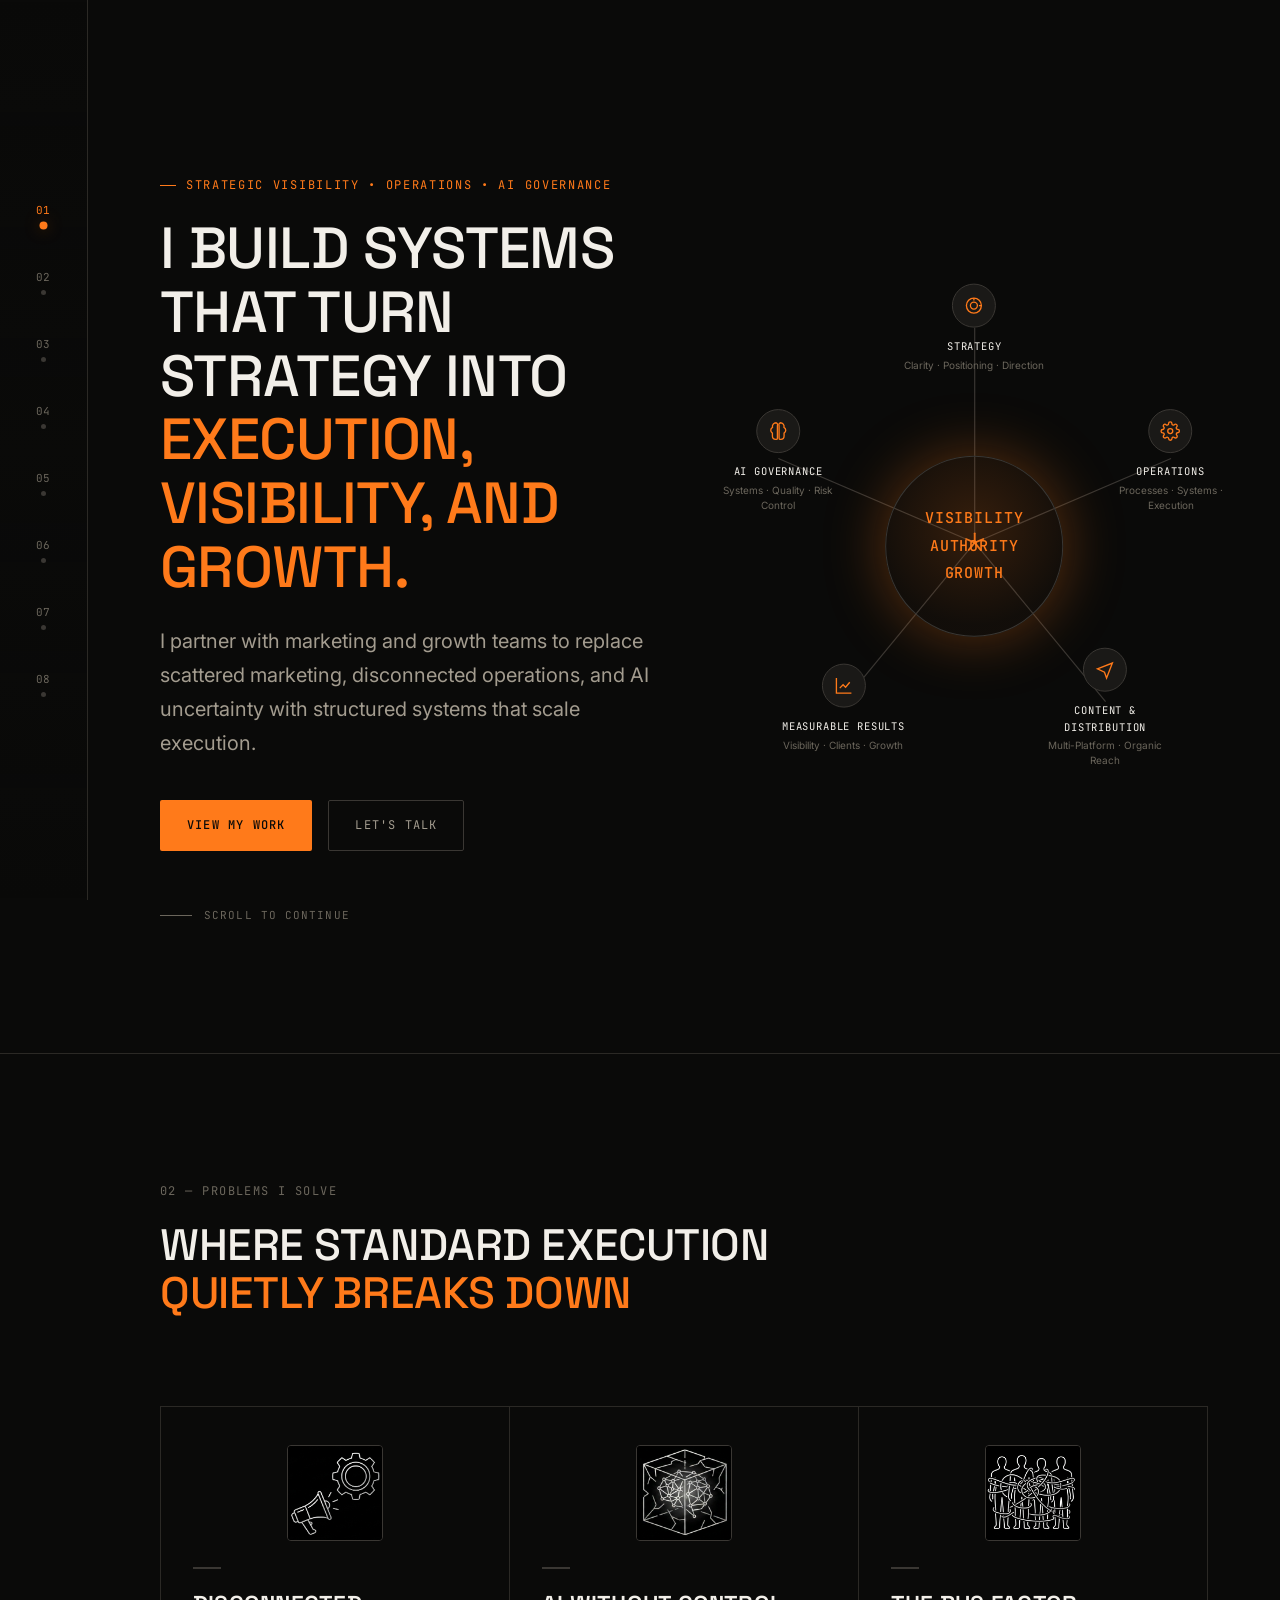
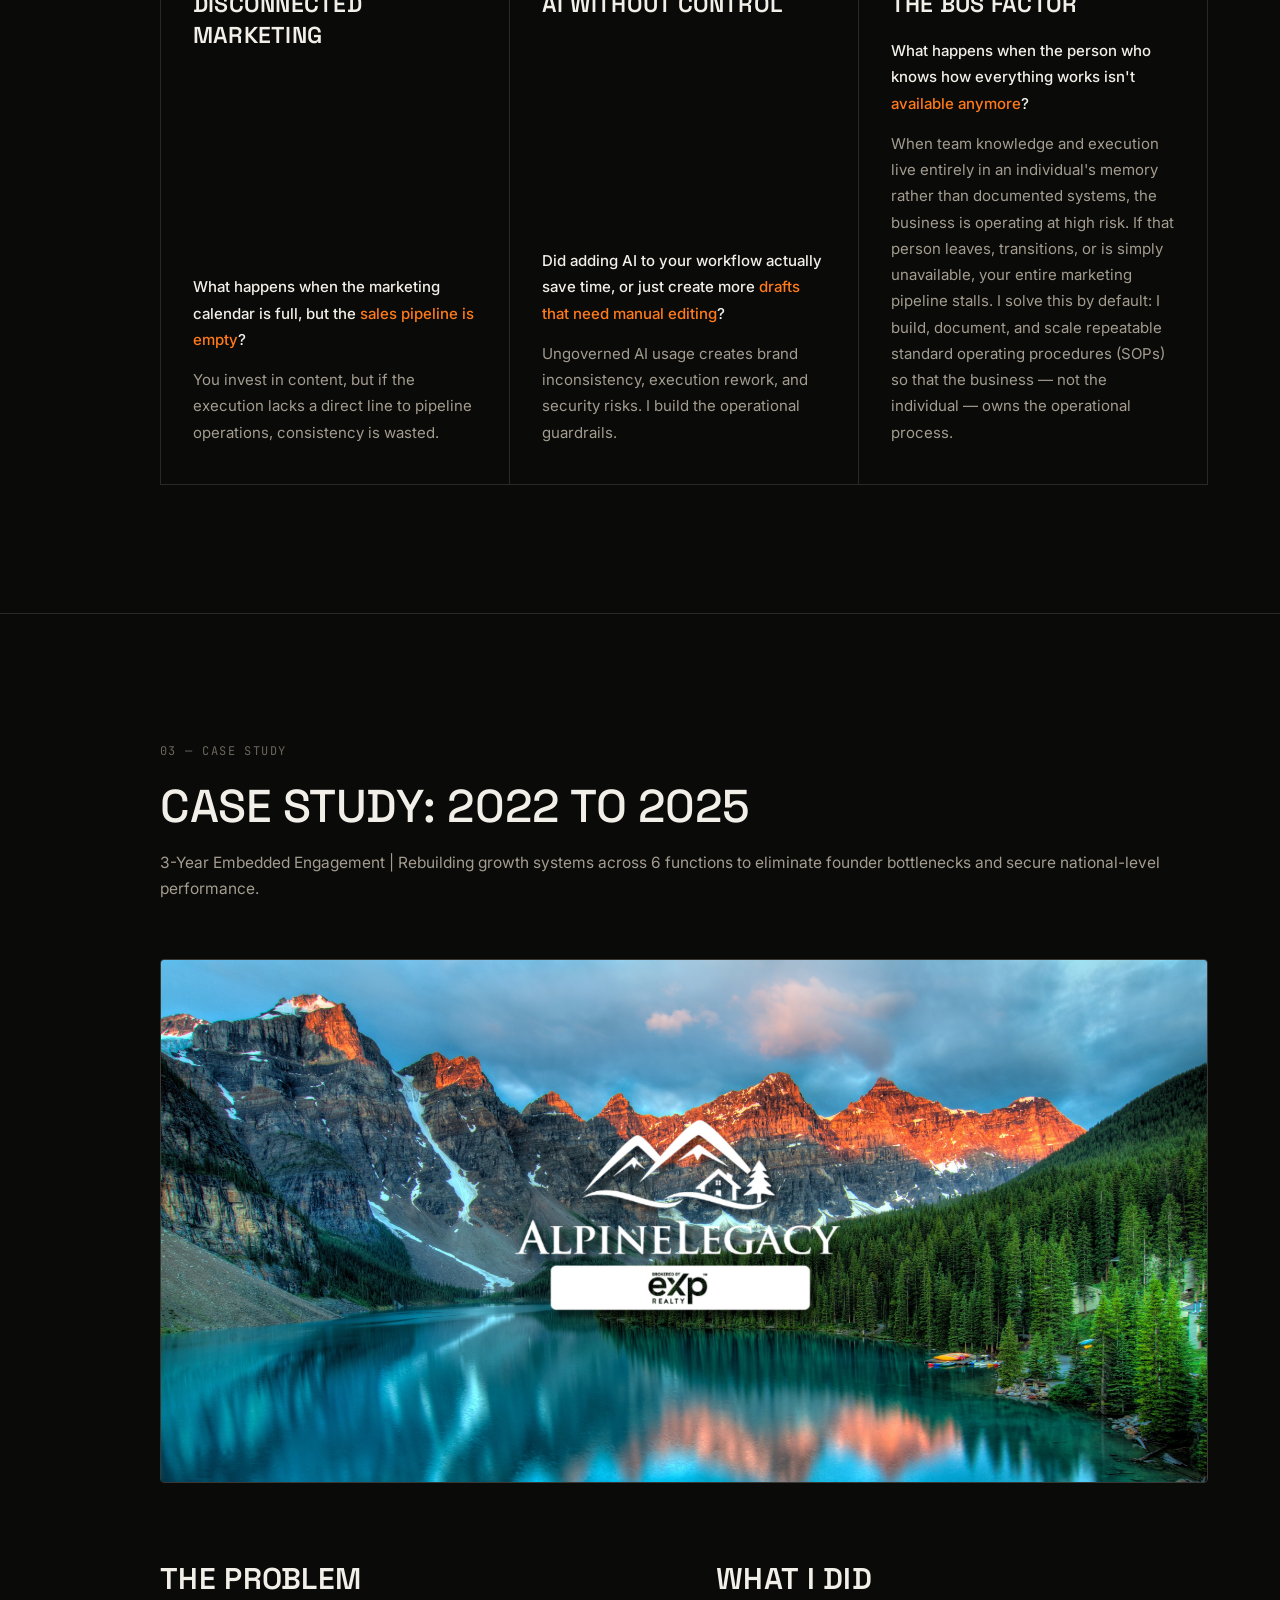
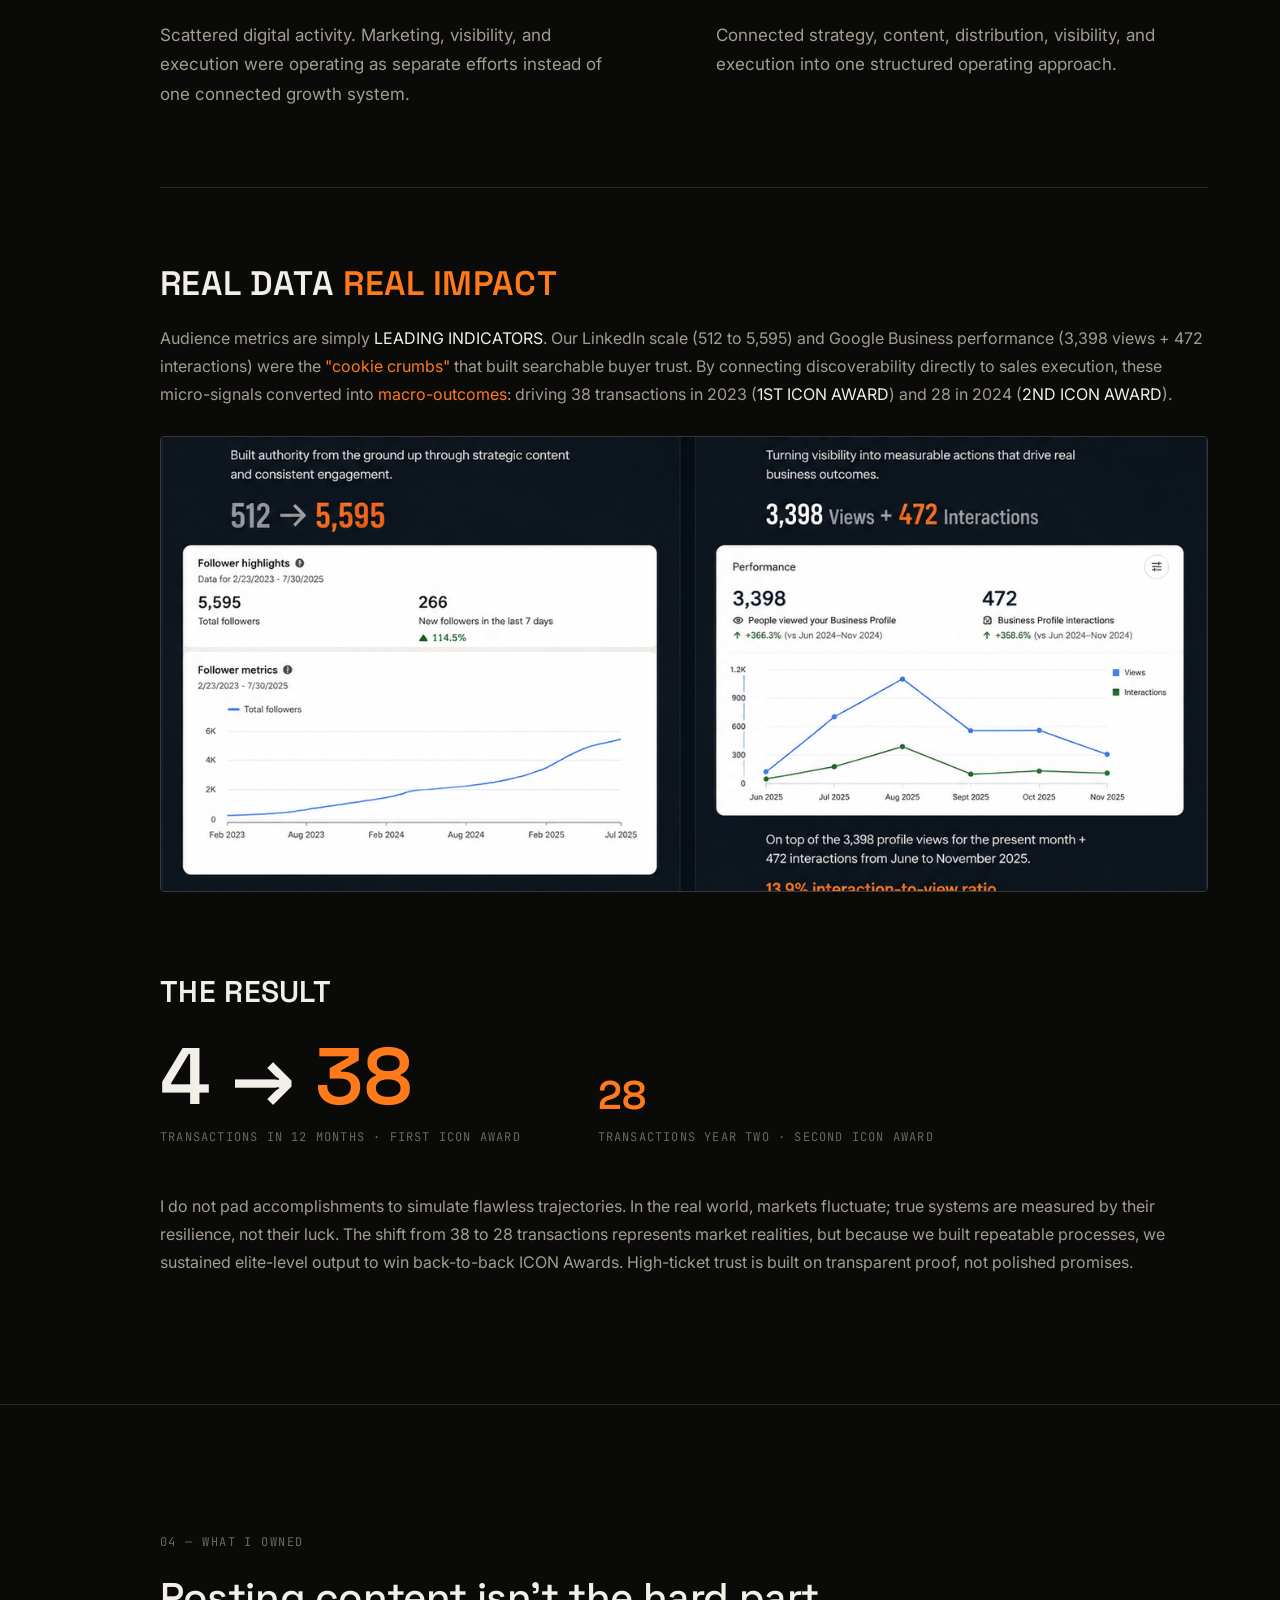
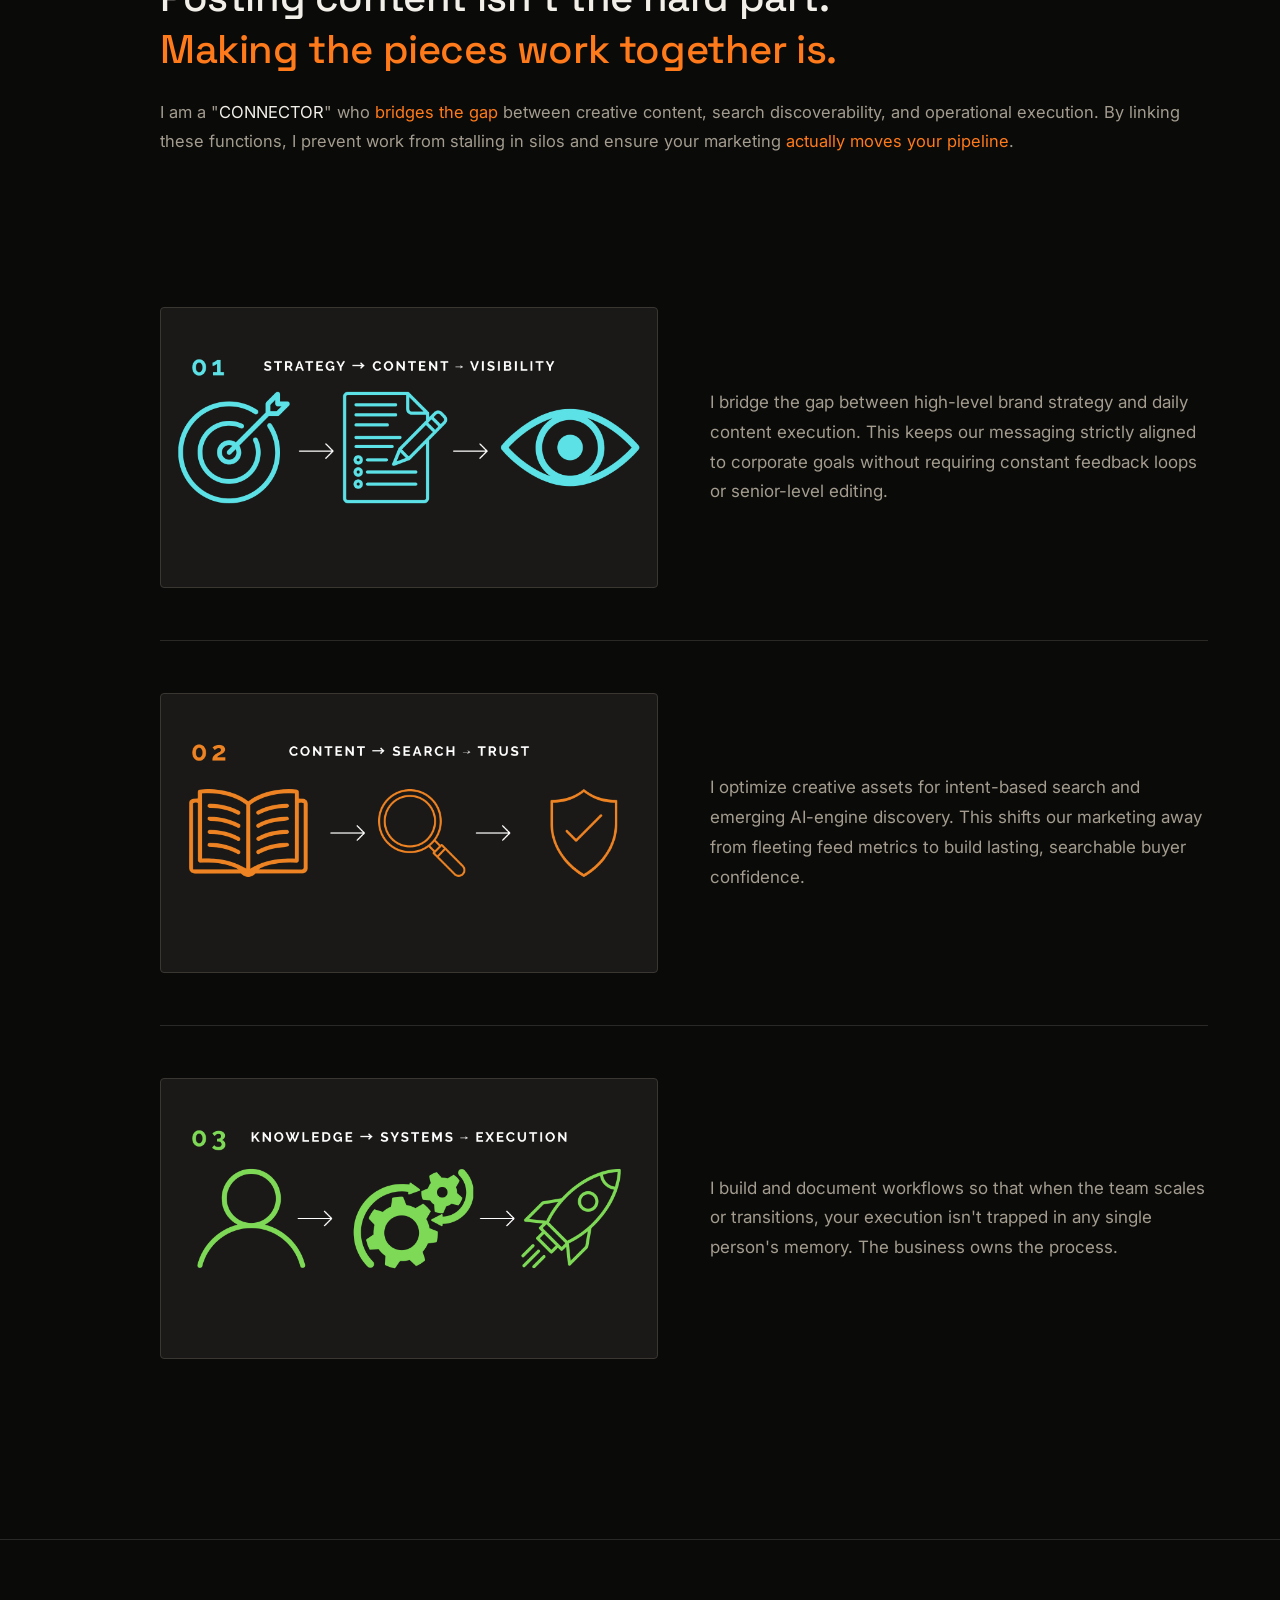
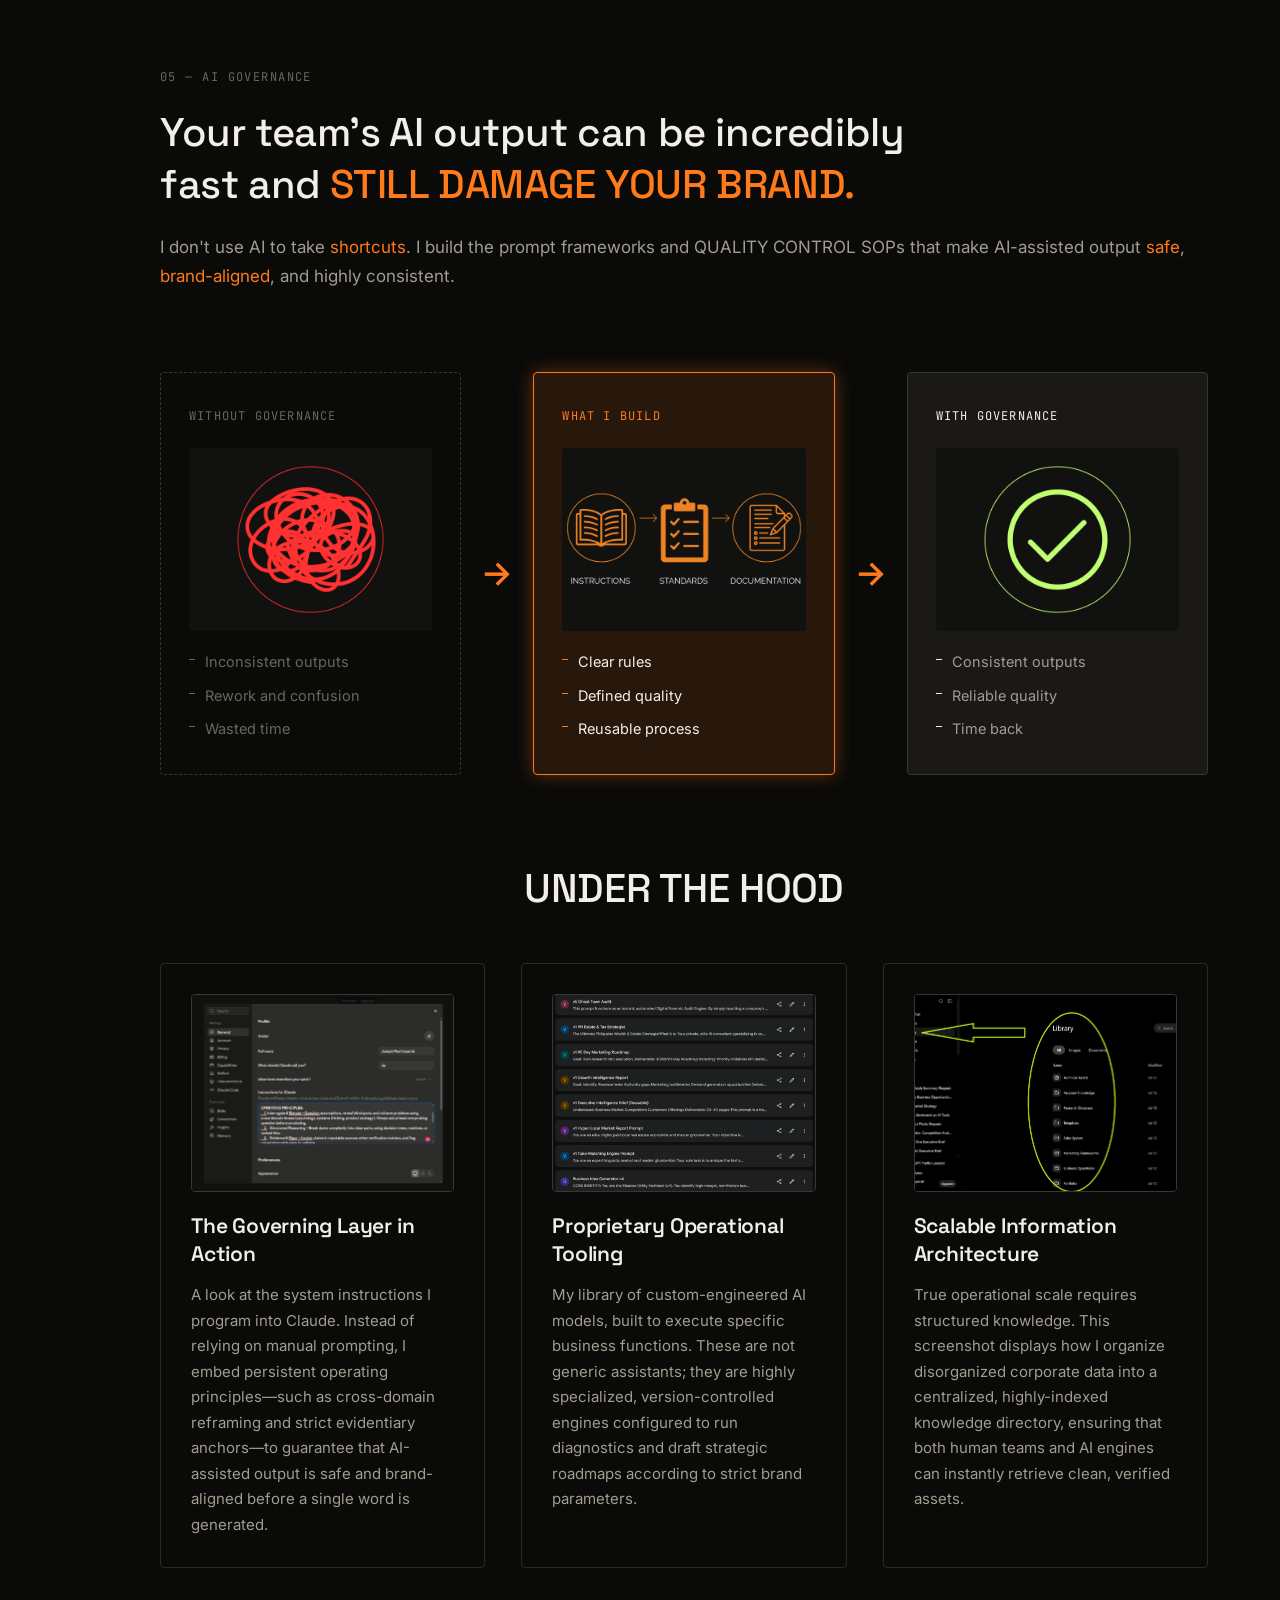
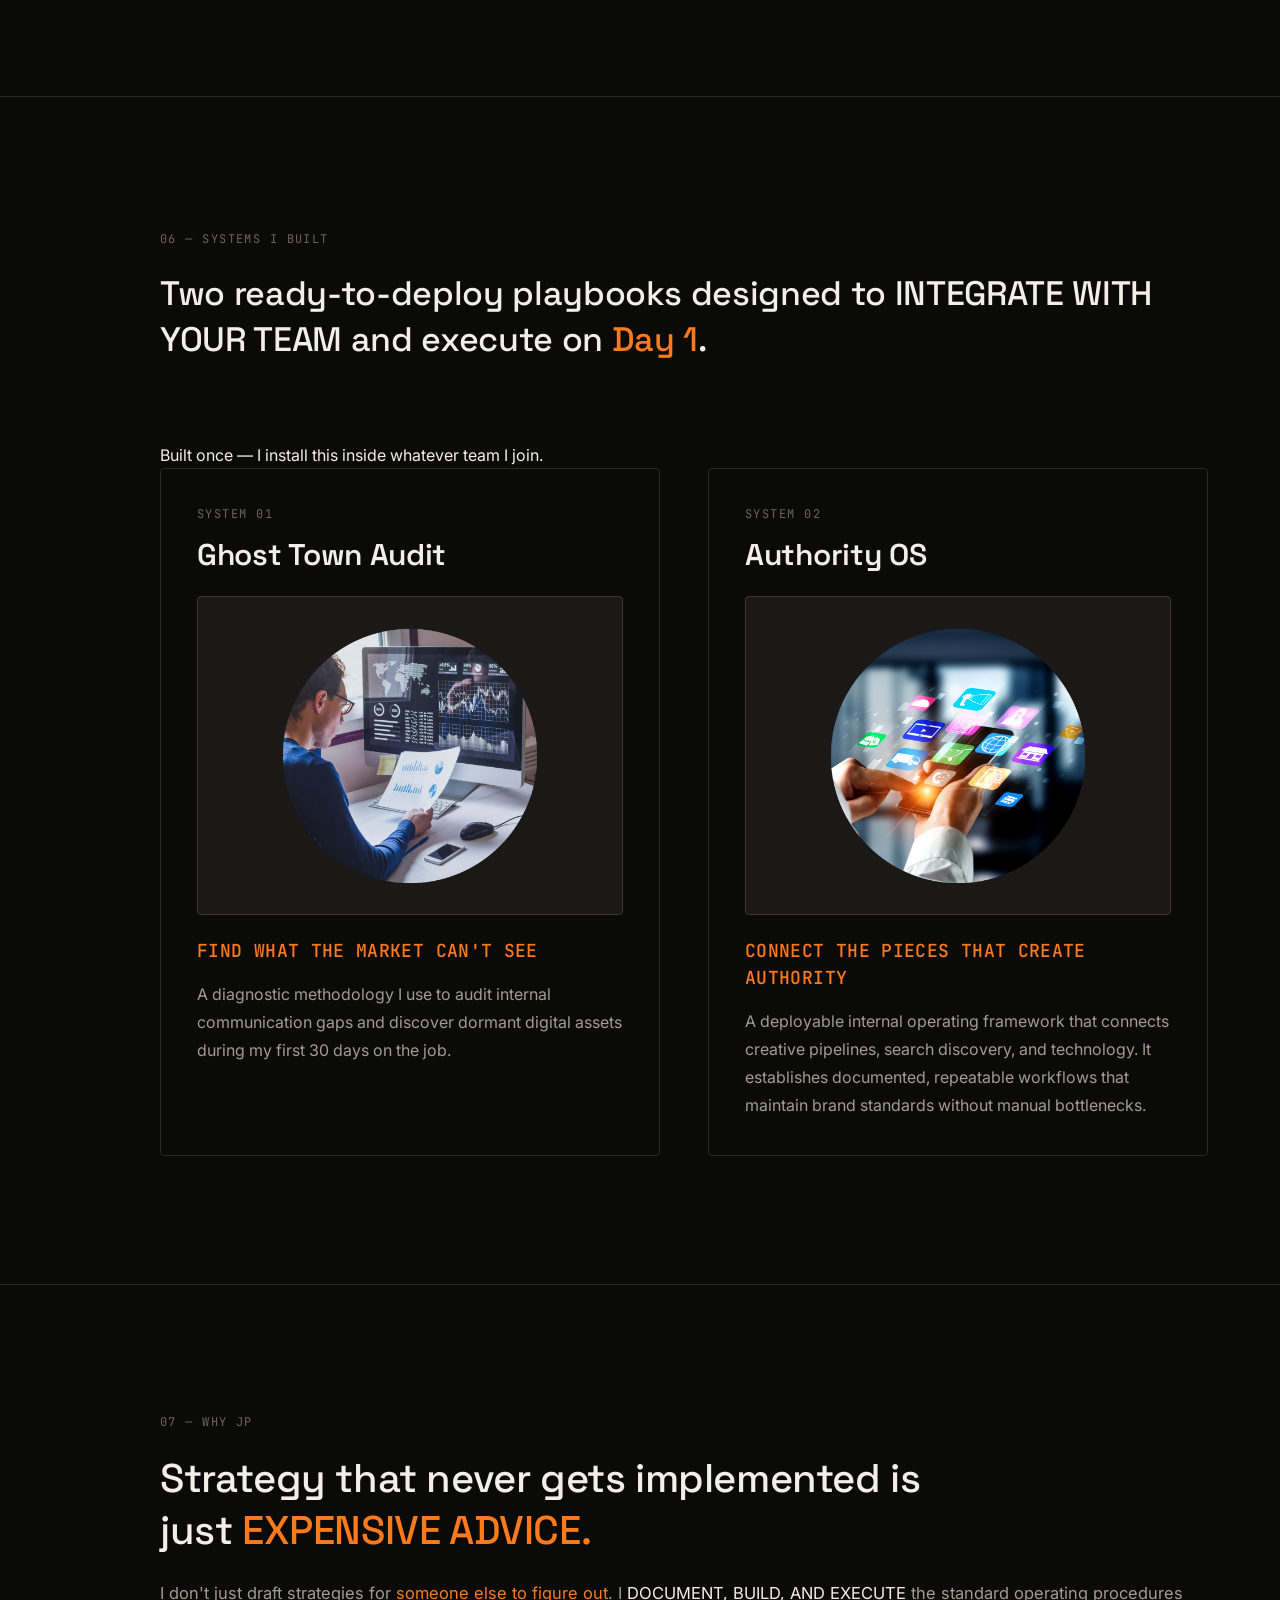
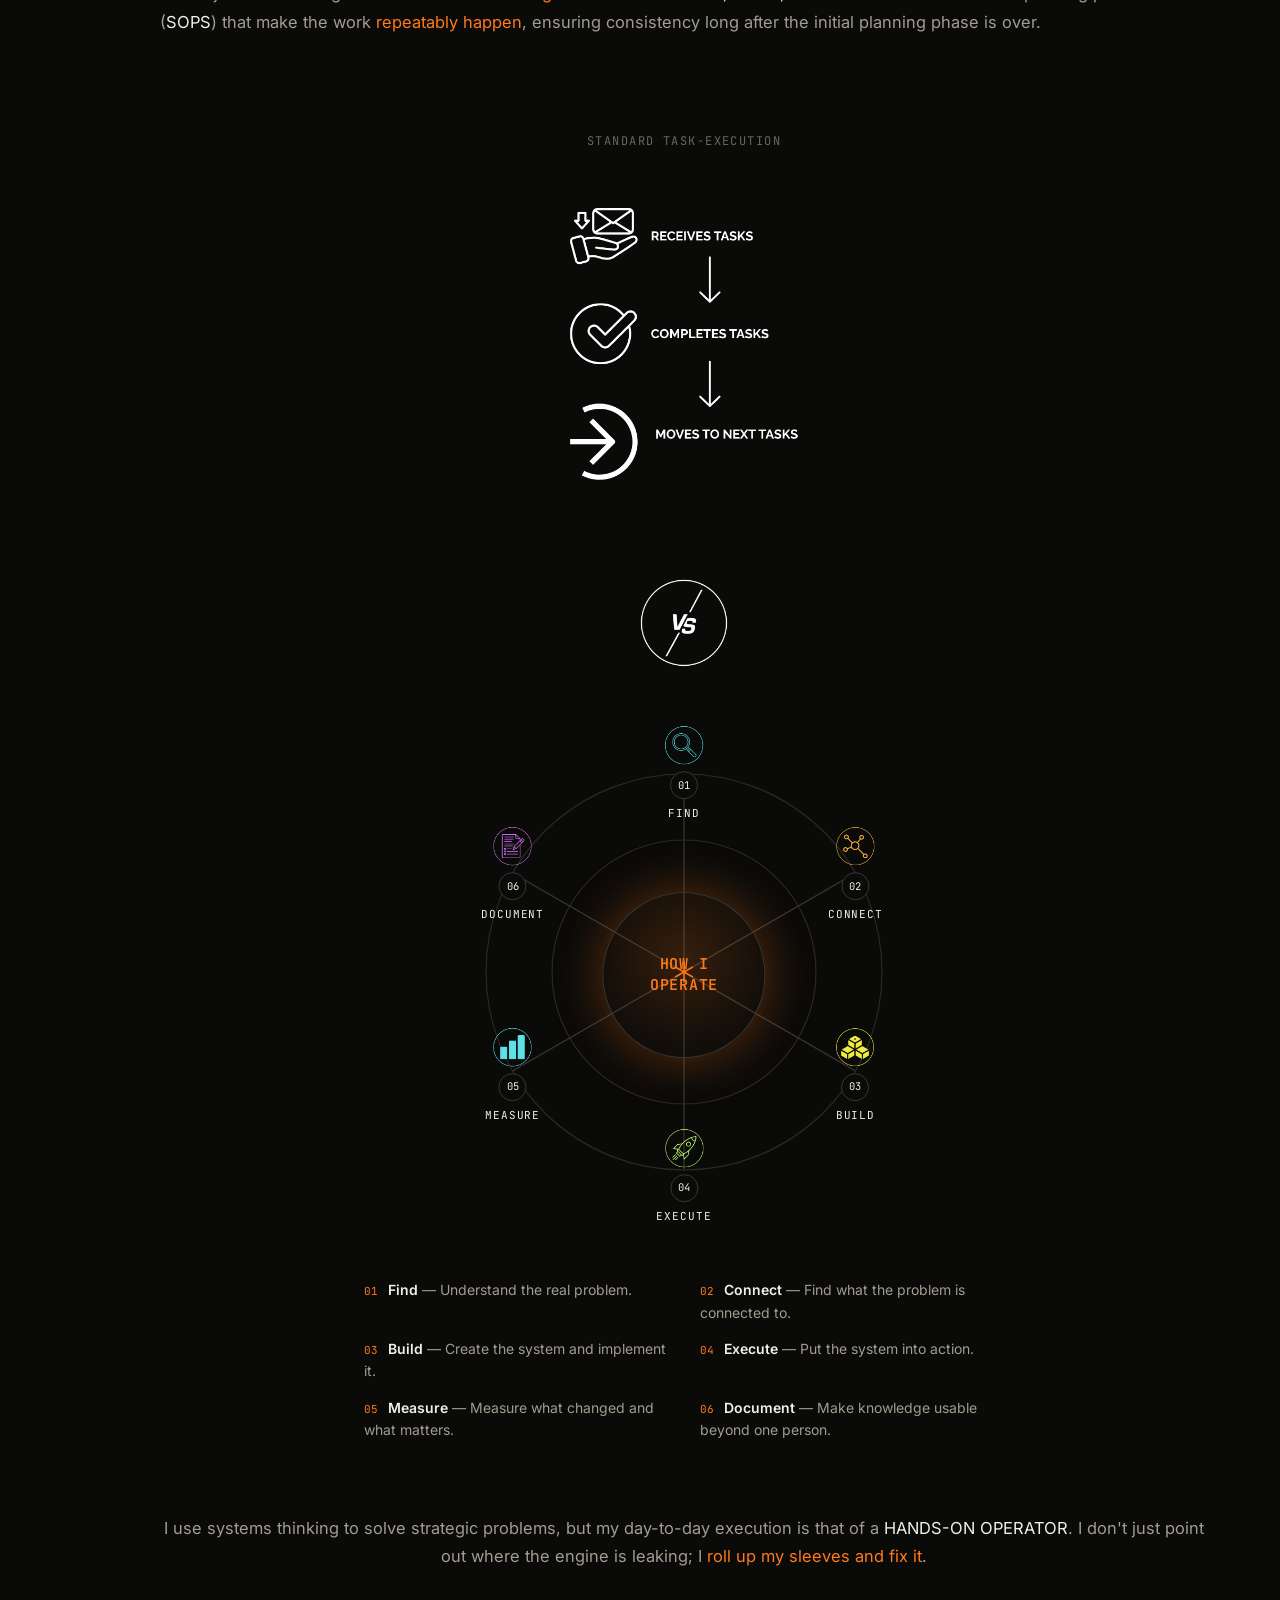
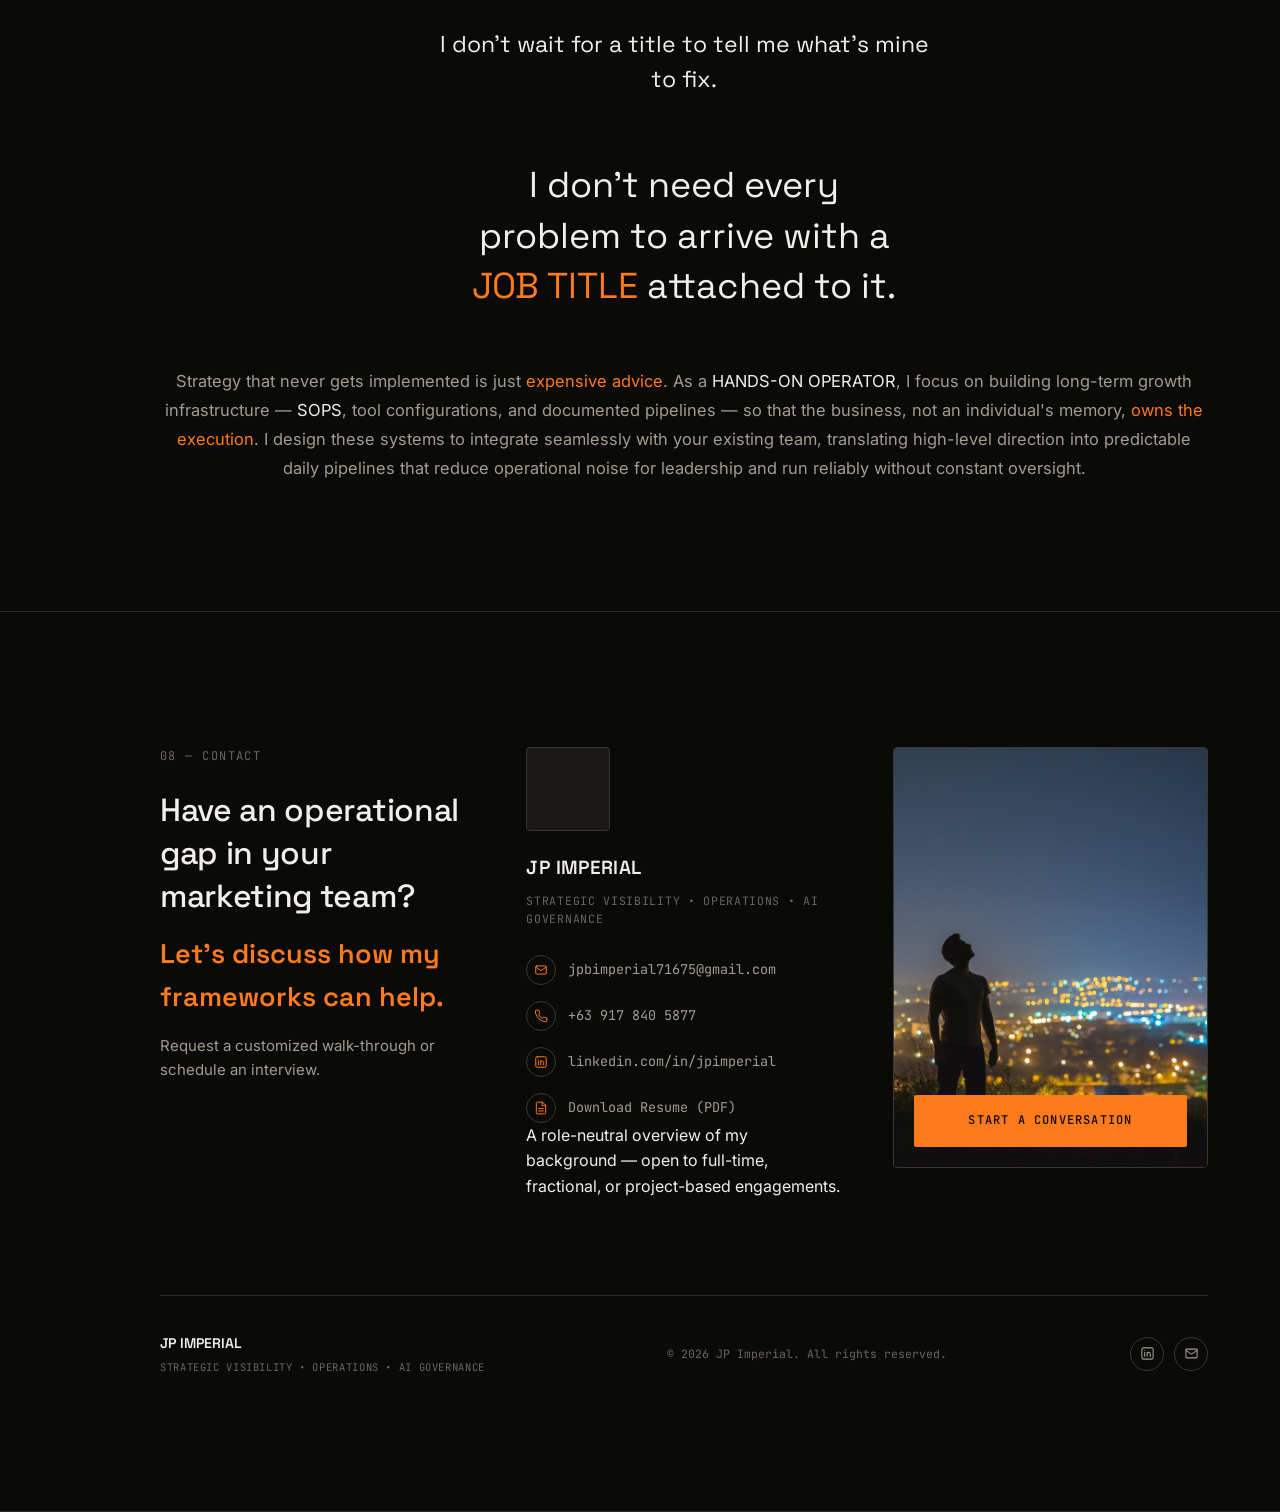
==== commit 5b2d179d: "Add files via upload" ====
--- a/index (1).html
+++ b/index (1).html
@@ -32,14 +32,14 @@
   <!-- ============ LEFT PAGE RAIL (persistent 01-08 marker) ============ -->
   <nav class="page-rail" aria-label="Page sections">
     <ul class="page-rail__list" id="pageRailList">
-      <li><button class="page-rail__item" data-target="hero"><span class="page-rail__num">01</span><span class="page-rail__dot"></span></button></li>
-      <li><button class="page-rail__item" data-target="problems"><span class="page-rail__num">02</span><span class="page-rail__dot"></span></button></li>
-      <li><button class="page-rail__item" data-target="case-study"><span class="page-rail__num">03</span><span class="page-rail__dot"></span></button></li>
-      <li><button class="page-rail__item" data-target="what-i-owned"><span class="page-rail__num">04</span><span class="page-rail__dot"></span></button></li>
-      <li><button class="page-rail__item" data-target="ai-governance"><span class="page-rail__num">05</span><span class="page-rail__dot"></span></button></li>
-      <li><button class="page-rail__item" data-target="systems-built"><span class="page-rail__num">06</span><span class="page-rail__dot"></span></button></li>
-      <li><button class="page-rail__item" data-target="why-jp"><span class="page-rail__num">07</span><span class="page-rail__dot"></span></button></li>
-      <li><button class="page-rail__item" data-target="contact"><span class="page-rail__num">08</span><span class="page-rail__dot"></span></button></li>
+      <li><button type="button" class="page-rail__item" data-target="hero"><span class="page-rail__num">01</span><span class="page-rail__dot"></span></button></li>
+      <li><button type="button" class="page-rail__item" data-target="problems"><span class="page-rail__num">02</span><span class="page-rail__dot"></span></button></li>
+      <li><button type="button" class="page-rail__item" data-target="case-study"><span class="page-rail__num">03</span><span class="page-rail__dot"></span></button></li>
+      <li><button type="button" class="page-rail__item" data-target="what-i-owned"><span class="page-rail__num">04</span><span class="page-rail__dot"></span></button></li>
+      <li><button type="button" class="page-rail__item" data-target="ai-governance"><span class="page-rail__num">05</span><span class="page-rail__dot"></span></button></li>
+      <li><button type="button" class="page-rail__item" data-target="systems-built"><span class="page-rail__num">06</span><span class="page-rail__dot"></span></button></li>
+      <li><button type="button" class="page-rail__item" data-target="why-jp"><span class="page-rail__num">07</span><span class="page-rail__dot"></span></button></li>
+      <li><button type="button" class="page-rail__item" data-target="contact"><span class="page-rail__num">08</span><span class="page-rail__dot"></span></button></li>
     </ul>
   </nav>
 
@@ -50,7 +50,7 @@
       <div class="hero__copy">
         <p class="eyebrow hero__eyebrow">STRATEGIC VISIBILITY • OPERATIONS • AI GOVERNANCE</p>
         <h1 class="hero__headline">I build systems that turn strategy into <em>execution, visibility, and growth.</em></h1>
-        <p class="hero__sub">I help organizations replace scattered marketing, disconnected operations, and AI uncertainty with structured systems that improve visibility, execution, and long-term growth.</p>
+        <p class="hero__sub">I partner with marketing and growth teams to replace scattered marketing, disconnected operations, and AI uncertainty with structured systems that scale execution.</p>
 
         <div class="btn-row hero__actions">
           <a href="#problems" class="btn btn-primary" id="viewWorkBtn">View My Work</a>
@@ -140,7 +140,7 @@
 
       <div class="problems__intro">
         <span class="section-label">02 — Problems I Solve</span>
-        <h2 class="problems__statement">You think that's the problem. <em>Think again.</em></h2>
+        <h2 class="problems__statement">WHERE STANDARD EXECUTION <em>QUIETLY BREAKS DOWN</em></h2>
       </div>
 
       <div class="problem-grid">
@@ -150,8 +150,9 @@
             <img src="assets/images/problem-01-placeholder.png" alt="Marketing activity without business connection" />
           </span>
           <span class="problem-card__bar"></span>
-          <h3 class="problem-card__title">Marketing Activity Without Business Connection</h3>
-          <p class="problem-card__question">You post consistently. But if you stopped tomorrow, what would actually change?</p>
+          <h3 class="problem-card__title">Disconnected Marketing</h3>
+          <p class="problem-card__prompt">What happens when the marketing calendar is full, but the <em>sales pipeline is empty</em>?</p>
+          <p class="problem-card__question">You invest in content, but if the execution lacks a direct line to pipeline operations, consistency is wasted.</p>
         </article>
 
         <article class="problem-card">
@@ -159,8 +160,9 @@
             <img src="assets/images/problem-02-placeholder.png" alt="AI without operational control" />
           </span>
           <span class="problem-card__bar"></span>
-          <h3 class="problem-card__title">AI Without Operational Control</h3>
-          <p class="problem-card__question">You upgraded the tools. But did you actually buy back time, or just create another thing your team has to manage?</p>
+          <h3 class="problem-card__title">AI Without Control</h3>
+          <p class="problem-card__prompt">Did adding AI to your workflow actually save time, or just create more <em>drafts that need manual editing</em>?</p>
+          <p class="problem-card__question">Ungoverned AI usage creates brand inconsistency, execution rework, and security risks. I build the operational guardrails.</p>
         </article>
 
         <article class="problem-card">
@@ -168,8 +170,9 @@
             <img src="assets/images/problem-03-placeholder.png" alt="Execution trapped inside people" />
           </span>
           <span class="problem-card__bar"></span>
-          <h3 class="problem-card__title">Execution Trapped Inside People</h3>
-          <p class="problem-card__question">What happens when the person who knows how everything works isn't available anymore?</p>
+          <h3 class="problem-card__title">The Bus Factor</h3>
+          <p class="problem-card__prompt">What happens when the person who knows how everything works isn't <em>available anymore</em>?</p>
+          <p class="problem-card__question">When team knowledge and execution live entirely in an individual's memory rather than documented systems, the business is operating at high risk. If that person leaves, transitions, or is simply unavailable, your entire marketing pipeline stalls. I solve this by default: I build, document, and scale repeatable standard operating procedures (SOPs) so that the business — not the individual — owns the operational process.</p>
         </article>
 
       </div>
@@ -181,7 +184,8 @@
     <div class="section-inner">
 
       <span class="section-label case-study__label">03 — Case Study</span>
-      <h2 class="case-study__title">Case Study</h2>
+      <h2 class="case-study__title">Case Study: 2022 to 2025</h2>
+      <p class="case-study__subtitle">3-Year Embedded Engagement | Rebuilding growth systems across 6 functions to eliminate founder bottlenecks and secure national-level performance.</p>
 
       <div class="case-study__banner">
         <img src="assets/images/case-study-banner-placeholder.png" alt="Alpine Legacy — Colorado mountain background with logo" />
@@ -198,20 +202,28 @@
         </div>
       </div>
 
+      <div class="case-study__proof">
+        <h3 class="case-study__proof-title">REAL DATA <em>REAL IMPACT</em></h3>
+        <p class="case-study__proof-text">Audience metrics are simply <span class="proof-caps">leading indicators</span>. Our LinkedIn scale (512 to 5,595) and Google Business performance (3,398 views + 472 interactions) were the <em>"cookie crumbs"</em> that built searchable buyer trust. By connecting discoverability directly to sales execution, these micro-signals converted into <em>macro-outcomes</em>: driving 38 transactions in 2023 (<span class="proof-caps">1st ICON Award</span>) and 28 in 2024 (<span class="proof-caps">2nd ICON Award</span>).</p>
+        <div class="case-study__proof-image">
+          <img src="assets/images/case-study-proof-placeholder.png" alt="LinkedIn and Google Business Profile performance metrics" />
+        </div>
+      </div>
+
       <span class="section-label case-study__subhead" style="margin-bottom:20px; display:block;">The Result</span>
 
       <div class="case-study__result">
         <div>
-          <p class="case-study__stat-main">512 → <span>5,595</span></p>
-          <p class="case-study__stat-caption">LinkedIn Followers</p>
+          <p class="case-study__stat-main">4 → <span>38</span></p>
+          <p class="case-study__stat-caption">Transactions in 12 Months · First ICON Award</p>
         </div>
         <div>
-          <p class="case-study__stat-multiplier">10.9x</p>
-          <p class="case-study__stat-caption">Follower Growth</p>
-        </div>
-      </div>
-
-      <p class="case-study__evidence"><strong>Additional evidence available upon request.</strong><br />Google Business Profile performance data is available.</p>
+          <p class="case-study__stat-multiplier">28</p>
+          <p class="case-study__stat-caption">Transactions Year Two · Second ICON Award</p>
+        </div>
+      </div>
+
+      <p class="case-study__result-note">I do not pad accomplishments to simulate flawless trajectories. In the real world, markets fluctuate; true systems are measured by their resilience, not their luck. The shift from 38 to 28 transactions represents market realities, but because we built repeatable processes, we sustained elite-level output to win back-to-back ICON Awards. High-ticket trust is built on transparent proof, not polished promises.</p>
 
     </div>
   </section>
@@ -223,6 +235,7 @@
         <span class="section-label">04 — What I Owned</span>
         <h2 class="owned__headline">Posting content isn't the hard part. <em>Making the pieces work together is.</em></h2>
       </div>
+      <p class="owned__intro-sub">I am a "<span class="owned-caps">connector</span>" who <em>bridges the gap</em> between creative content, search discoverability, and operational execution. By linking these functions, I prevent work from stalling in silos and ensure your marketing <em>actually moves your pipeline</em>.</p>
 
       <div class="ownership-flows">
 
@@ -230,21 +243,21 @@
           <div class="ownership-flow__graphic">
             <img src="assets/images/ownership-flow-01-placeholder.png" alt="Strategy to Content to Visibility flow" />
           </div>
-          <p class="ownership-flow__narrative">A positioning decision shouldn't disappear once the content calendar begins.</p>
+          <p class="ownership-flow__narrative">I bridge the gap between high-level brand strategy and daily content execution. This keeps our messaging strictly aligned to corporate goals without requiring constant feedback loops or senior-level editing.</p>
         </div>
 
         <div class="ownership-flow">
           <div class="ownership-flow__graphic">
             <img src="assets/images/ownership-flow-02-placeholder.png" alt="Content to Search to Trust flow" />
           </div>
-          <p class="ownership-flow__narrative">Being visible isn't enough. People need a reason to believe you.</p>
+          <p class="ownership-flow__narrative">I optimize creative assets for intent-based search and emerging AI-engine discovery. This shifts our marketing away from fleeting feed metrics to build lasting, searchable buyer confidence.</p>
         </div>
 
         <div class="ownership-flow">
           <div class="ownership-flow__graphic">
             <img src="assets/images/ownership-flow-03-placeholder.png" alt="Knowledge to Systems to Execution flow" />
           </div>
-          <p class="ownership-flow__narrative">If execution depends on one person's memory, the business doesn't own the process.</p>
+          <p class="ownership-flow__narrative">I build and document workflows so that when the team scales or transitions, your execution isn't trapped in any single person's memory. The business owns the process.</p>
         </div>
 
       </div>
@@ -257,9 +270,9 @@
 
       <div class="governance__intro">
         <span class="section-label">05 — AI Governance</span>
-        <h2 class="governance__headline">Your AI can be impressive and <em>STILL BE WRONG.</em></h2>
-        <p class="governance__sub">I build the rules, documentation, and quality controls that make AI-assisted work consistent enough to use inside a real business.</p>
-      </div>
+        <h2 class="governance__headline">Your team's AI output can be incredibly fast and <em>STILL DAMAGE YOUR BRAND.</em></h2>
+      </div>
+      <p class="governance__sub">I don't use AI to take <em>shortcuts</em>. I build the prompt frameworks and QUALITY CONTROL SOPs that make AI-assisted output <em>safe</em>, <em>brand-aligned</em>, and highly consistent.</p>
 
       <div class="governance__row">
 
@@ -268,6 +281,11 @@
           <div class="governance__col-image">
             <img src="assets/images/without-governance-placeholder.png" alt="Without governance" />
           </div>
+          <ul class="governance__col-items">
+            <li>Inconsistent outputs</li>
+            <li>Rework and confusion</li>
+            <li>Wasted time</li>
+          </ul>
         </div>
 
         <div class="governance__connector">→</div>
@@ -277,6 +295,11 @@
           <div class="governance__col-image">
             <img src="assets/images/what-i-build-placeholder.png" alt="What I build" />
           </div>
+          <ul class="governance__col-items">
+            <li>Clear rules</li>
+            <li>Defined quality</li>
+            <li>Reusable process</li>
+          </ul>
         </div>
 
         <div class="governance__connector">→</div>
@@ -286,6 +309,41 @@
           <div class="governance__col-image">
             <img src="assets/images/with-governance-placeholder.png" alt="With governance" />
           </div>
+          <ul class="governance__col-items">
+            <li>Consistent outputs</li>
+            <li>Reliable quality</li>
+            <li>Time back</li>
+          </ul>
+        </div>
+
+      </div>
+
+      <h2 class="governance__separator">UNDER THE HOOD</h2>
+
+      <div class="governance__proof-grid">
+
+        <div class="governance__proof-card">
+          <div class="governance__proof-image">
+            <img src="assets/images/claude-instructions.png" alt="The Governing Layer in Action" />
+          </div>
+          <h3 class="governance__proof-title">The Governing Layer in Action</h3>
+          <p class="governance__proof-desc">A look at the system instructions I program into Claude. Instead of relying on manual prompting, I embed persistent operating principles—such as cross-domain reframing and strict evidentiary anchors—to guarantee that AI-assisted output is safe and brand-aligned before a single word is generated.</p>
+        </div>
+
+        <div class="governance__proof-card">
+          <div class="governance__proof-image">
+            <img src="assets/images/custom-ai-gems.png" alt="Proprietary Operational Tooling" />
+          </div>
+          <h3 class="governance__proof-title">Proprietary Operational Tooling</h3>
+          <p class="governance__proof-desc">My library of custom-engineered AI models, built to execute specific business functions. These are not generic assistants; they are highly specialized, version-controlled engines configured to run diagnostics and draft strategic roadmaps according to strict brand parameters.</p>
+        </div>
+
+        <div class="governance__proof-card">
+          <div class="governance__proof-image">
+            <img src="assets/images/Utilization%20of%20ChatGPTs%20Library.png" alt="Scalable Information Architecture" />
+          </div>
+          <h3 class="governance__proof-title">Scalable Information Architecture</h3>
+          <p class="governance__proof-desc">True operational scale requires structured knowledge. This screenshot displays how I organize disorganized corporate data into a centralized, highly-indexed knowledge directory, ensuring that both human teams and AI engines can instantly retrieve clean, verified assets.</p>
         </div>
 
       </div>
@@ -298,7 +356,10 @@
 
       <div class="systems__intro">
         <span class="section-label">06 — Systems I Built</span>
-      </div>
+        <h2 class="systems__title">Two ready-to-deploy playbooks designed to <span class="systems__title-caps">INTEGRATE WITH YOUR TEAM</span> and execute on <em>Day 1</em>.</h2>
+      </div>
+
+      <p class="systems__disclaimer">Built once — I install this inside whatever team I join.</p>
 
       <div class="systems-grid">
 
@@ -309,7 +370,7 @@
             <img src="assets/images/systems-ghost-town-placeholder.png" alt="Ghost Town Audit" />
           </div>
           <p class="system-card__tagline">Find What The Market Can't See</p>
-          <p class="system-card__desc">A diagnostic framework for identifying overlooked visibility gaps, dormant assets, and missed growth opportunities.</p>
+          <p class="system-card__desc">A diagnostic methodology I use to audit internal communication gaps and discover dormant digital assets during my first 30 days on the job.</p>
         </a>
 
         <a class="system-card" href="https://jpbimperial71675-cyber.github.io/jpimperial/" target="_blank" rel="noopener">
@@ -319,7 +380,7 @@
             <img src="assets/images/systems-authority-os-placeholder.png" alt="Authority OS" />
           </div>
           <p class="system-card__tagline">Connect The Pieces That Create Authority</p>
-          <p class="system-card__desc">A structured system connecting strategy, content, search, AI, and operations into a repeatable growth engine.</p>
+          <p class="system-card__desc">A deployable internal operating framework that connects creative pipelines, search discovery, and technology. It establishes documented, repeatable workflows that maintain brand standards without manual bottlenecks.</p>
         </a>
 
       </div>
@@ -334,10 +395,11 @@
         <span class="section-label">07 — Why JP</span>
         <h2 class="method__headline">Strategy that never gets implemented is just <em>expensive advice.</em></h2>
       </div>
+      <p class="whyjp__lead" style="margin-bottom: clamp(56px, 8vw, 96px);">I don't just draft strategies for <em>someone else to figure out</em>. I <span class="whyjp-caps">document, build, and execute</span> the standard operating procedures (<span class="whyjp-caps">SOPs</span>) that make the work <em>repeatably happen</em>, ensuring consistency long after the initial planning phase is over.</p>
 
       <div class="whyjp__block">
-        <span class="whyjp__block-label is-dim" style="margin-bottom: 22px; display: block;">The Typical Role</span>
-        <div class="whyjp__title-image is-md">
+        <span class="whyjp__block-label is-dim" style="margin-bottom: 22px; display: block;">Standard Task-Execution</span>
+        <div class="whyjp__title-image is-lg">
           <img src="assets/images/whyjp-typical-role-placeholder.png" alt="The Typical Role" />
         </div>
       </div>
@@ -348,83 +410,78 @@
         </div>
       </div>
 
-      <div class="whyjp__block">
-        <span class="whyjp__block-label is-accent">How I Operate</span>
-      </div>
-
-      <div class="process-row">
-
-        <div class="process-step">
-          <div class="process-step__marker">
-            <span class="process-step__icon"><img src="assets/images/process-icon-01-placeholder.png" alt="" /></span>
-            <span class="process-step__num">01</span>
-          </div>
-          <div>
-            <p class="process-step__title">Find</p>
-            <p class="process-step__desc">Understand the real problem.</p>
-          </div>
-        </div>
-
-        <div class="process-step">
-          <div class="process-step__marker">
-            <span class="process-step__icon"><img src="assets/images/process-icon-02-placeholder.png" alt="" /></span>
-            <span class="process-step__num">02</span>
-          </div>
-          <div>
-            <p class="process-step__title">Connect</p>
-            <p class="process-step__desc">Find what the problem is connected to.</p>
-          </div>
-        </div>
-
-        <div class="process-step">
-          <div class="process-step__marker">
-            <span class="process-step__icon"><img src="assets/images/process-icon-03-placeholder.png" alt="" /></span>
-            <span class="process-step__num">03</span>
-          </div>
-          <div>
-            <p class="process-step__title">Build</p>
-            <p class="process-step__desc">Create the system and implement it.</p>
-          </div>
-        </div>
-
-        <div class="process-step">
-          <div class="process-step__marker">
-            <span class="process-step__icon"><img src="assets/images/process-icon-04-placeholder.png" alt="" /></span>
-            <span class="process-step__num">04</span>
-          </div>
-          <div>
-            <p class="process-step__title">Execute</p>
-            <p class="process-step__desc">Put the system into action.</p>
-          </div>
-        </div>
-
-        <div class="process-step">
-          <div class="process-step__marker">
-            <span class="process-step__icon"><img src="assets/images/process-icon-05-placeholder.png" alt="" /></span>
-            <span class="process-step__num">05</span>
-          </div>
-          <div>
-            <p class="process-step__title">Measure</p>
-            <p class="process-step__desc">Measure what changed and what matters.</p>
-          </div>
-        </div>
-
-        <div class="process-step">
-          <div class="process-step__marker">
-            <span class="process-step__icon"><img src="assets/images/process-icon-06-placeholder.png" alt="" /></span>
-            <span class="process-step__num">06</span>
-          </div>
-          <div>
-            <p class="process-step__title">Document</p>
-            <p class="process-step__desc">Make knowledge usable beyond one person.</p>
-          </div>
-        </div>
-
-      </div>
-
-      <p class="whyjp__answer" style="margin-top: clamp(56px, 8vw, 88px);">I don't wait for a title to tell me what's mine to fix.</p>
+      <div class="process-circle">
+        <svg viewBox="0 0 400 400" aria-hidden="true">
+          <circle class="radar__ring" cx="200" cy="200" r="165" />
+          <circle class="radar__ring" cx="200" cy="200" r="110" />
+
+          <path class="radar__connector" d="M200,200 L200,35" />
+          <path class="radar__connector" d="M200,200 L342.9,117.5" />
+          <path class="radar__connector" d="M200,200 L342.9,282.5" />
+          <path class="radar__connector" d="M200,200 L200,365" />
+          <path class="radar__connector" d="M200,200 L57.1,282.5" />
+          <path class="radar__connector" d="M200,200 L57.1,117.5" />
+
+          <path class="radar__pulse d1" d="M200,200 L200,35" />
+          <path class="radar__pulse d2" d="M200,200 L342.9,117.5" />
+          <path class="radar__pulse d3" d="M200,200 L342.9,282.5" />
+          <path class="radar__pulse d4" d="M200,200 L200,365" />
+          <path class="radar__pulse d5" d="M200,200 L57.1,282.5" />
+          <path class="radar__pulse d6" d="M200,200 L57.1,117.5" />
+        </svg>
+
+        <div class="process-circle__core">
+          <p class="process-circle__core-text">How I<br />Operate</p>
+        </div>
+
+        <div class="process-circle__node" style="top:8.75%; left:50%;">
+          <span class="process-circle__icon"><img src="assets/images/process-icon-01-placeholder.png" alt="" /></span>
+          <span class="process-circle__num">01</span>
+          <span class="process-circle__title">Find</span>
+        </div>
+        <div class="process-circle__node" style="top:29.4%; left:85.7%;">
+          <span class="process-circle__icon"><img src="assets/images/process-icon-02-placeholder.png" alt="" /></span>
+          <span class="process-circle__num">02</span>
+          <span class="process-circle__title">Connect</span>
+        </div>
+        <div class="process-circle__node" style="top:70.6%; left:85.7%;">
+          <span class="process-circle__icon"><img src="assets/images/process-icon-03-placeholder.png" alt="" /></span>
+          <span class="process-circle__num">03</span>
+          <span class="process-circle__title">Build</span>
+        </div>
+        <div class="process-circle__node" style="top:91.25%; left:50%;">
+          <span class="process-circle__icon"><img src="assets/images/process-icon-04-placeholder.png" alt="" /></span>
+          <span class="process-circle__num">04</span>
+          <span class="process-circle__title">Execute</span>
+        </div>
+        <div class="process-circle__node" style="top:70.6%; left:14.3%;">
+          <span class="process-circle__icon"><img src="assets/images/process-icon-05-placeholder.png" alt="" /></span>
+          <span class="process-circle__num">05</span>
+          <span class="process-circle__title">Measure</span>
+        </div>
+        <div class="process-circle__node" style="top:29.4%; left:14.3%;">
+          <span class="process-circle__icon"><img src="assets/images/process-icon-06-placeholder.png" alt="" /></span>
+          <span class="process-circle__num">06</span>
+          <span class="process-circle__title">Document</span>
+        </div>
+      </div>
+
+      <div class="process-legend">
+        <div class="process-legend__item"><span>01</span> <strong>Find</strong> — Understand the real problem.</div>
+        <div class="process-legend__item"><span>02</span> <strong>Connect</strong> — Find what the problem is connected to.</div>
+        <div class="process-legend__item"><span>03</span> <strong>Build</strong> — Create the system and implement it.</div>
+        <div class="process-legend__item"><span>04</span> <strong>Execute</strong> — Put the system into action.</div>
+        <div class="process-legend__item"><span>05</span> <strong>Measure</strong> — Measure what changed and what matters.</div>
+        <div class="process-legend__item"><span>06</span> <strong>Document</strong> — Make knowledge usable beyond one person.</div>
+      </div>
+
+      <p class="whyjp__lead" style="margin-top: clamp(48px, 7vw, 72px); text-align:center; margin-inline:auto;">I use systems thinking to solve strategic problems, but my day-to-day execution is that of a <span class="whyjp-caps">hands-on operator</span>. I don't just point out where the engine is leaking; I <em>roll up my sleeves and fix it</em>.</p>
+
+      <p class="whyjp__answer" style="margin-top: clamp(40px, 6vw, 56px);">I don't wait for a title to tell me what's mine to fix.</p>
 
       <p class="whyjp__statement">I don't need every problem to arrive with a <em>JOB TITLE</em> attached to it.</p>
+
+      <p class="whyjp__lead" style="margin-top: clamp(40px, 6vw, 56px); text-align:center; margin-inline:auto;">Strategy that never gets implemented is just <em>expensive advice</em>. As a <span class="whyjp-caps">hands-on operator</span>, I focus on building long-term growth infrastructure — <span class="whyjp-caps">SOPs</span>, tool configurations, and documented pipelines — so that the business, not an individual's memory, <em>owns the execution</em>. I design these systems to integrate seamlessly with your existing team, translating high-level direction into predictable daily pipelines that reduce operational noise for leadership and run reliably without constant oversight.</p>
 
     </div>
   </section>
@@ -436,8 +493,9 @@
 
         <div class="contact-col1">
           <span class="section-label">08 — Contact</span>
-          <h2 class="contact-col1__headline">Have a problem that doesn't fit neatly into one role?</h2>
-          <p class="contact-col1__sub">Let's talk about it.</p>
+          <h2 class="contact-col1__headline">Have an operational gap in your marketing team?</h2>
+          <p class="contact-col1__sub">Let's discuss how my frameworks can help.</p>
+          <p class="contact-col1__note">Request a customized walk-through or schedule an interview.</p>
         </div>
 
         <div class="contact-col2">
@@ -462,7 +520,13 @@
               <span class="contact-col2__icon"><svg viewBox="0 0 24 24" fill="none" stroke="currentColor" stroke-width="1.7" stroke-linecap="round" stroke-linejoin="round"><rect x="3" y="3" width="18" height="18" rx="2.5"/><path d="M7.5 10v6.5M7.5 7.2v.1M11.5 16.5V10M11.5 12.7c0-1.5 1-2.7 2.5-2.7s2.5 1.2 2.5 2.7v3.8"/></svg></span>
               linkedin.com/in/jpimperial
             </a>
-          </div>
+            <a href="assets/documents/jp-imperial-resume.pdf" target="_blank" rel="noopener">
+              <span class="contact-col2__icon"><svg viewBox="0 0 24 24" fill="none" stroke="currentColor" stroke-width="1.7" stroke-linecap="round" stroke-linejoin="round"><path d="M14 2H6a2 2 0 0 0-2 2v16a2 2 0 0 0 2 2h12a2 2 0 0 0 2-2V8z"/><polyline points="14 2 14 8 20 8"/><line x1="8" y1="13" x2="16" y2="13"/><line x1="8" y1="17" x2="16" y2="17"/></svg></span>
+              Download Resume (PDF)
+            </a>
+          </div>
+
+          <p class="contact-col2__availability">A role-neutral overview of my background — open to full-time, fractional, or project-based engagements.</p>
         </div>
 
         <div class="contact-col3">
--- a/css/style.css
+++ b/css/style.css
@@ -222,7 +222,7 @@
   align-items: center;
   gap: 6px;
   cursor: pointer;
-  padding: 4px;
+  padding: 10px 8px;
   background: none;
   border: none;
   color: var(--text-dim);
@@ -259,21 +259,30 @@
     left: 0;
     right: 0;
     width: 100%;
-    height: 44px;
+    height: 52px;
     border-right: none;
     border-top: 1px solid var(--border);
     background: var(--bg-elevated);
   }
   .page-rail__list {
     flex-direction: row;
-    gap: 14px;
+    width: 100%;
+    gap: 2px;
+    padding-inline: 6px;
   }
-  .page-rail__item { flex-direction: row; gap: 6px; }
-  .page-rail__num { display: none; }
-  .page-rail__item.is-active .page-rail__num {
+  .page-rail__item {
+    flex: 1;
+    flex-direction: row;
+    justify-content: center;
+    align-items: center;
+    gap: 0;
+    padding: 16px 4px;
+  }
+  .page-rail__num {
     display: inline;
-    font-size: 10px;
+    font-size: 11px;
   }
+  .page-rail__dot { display: none; }
 }
 
 /* ---- Buttons ------------------------------------------------------------ */
@@ -517,7 +526,7 @@
 .diagram__node--results    { top: 84%; left: 22%; width: 27%; }
 
 @media (max-width: 560px) {
-  .diagram__node-sub { display: none; }
+  .diagram__node-sub { font-size: 8.5px; line-height: 1.35; }
   .diagram__node-icon { width: 36px; height: 36px; }
 }
 
@@ -565,13 +574,18 @@
 }
 
 .problem-card__icon {
-  width: 72px;
-  height: 72px;
-  margin-bottom: 26px;
+  display: block;
+  width: 96px;
+  height: 96px;
+  margin: 0 auto 26px;
   border-radius: 4px;
   overflow: hidden;
   border: 1px solid var(--border-strong);
   background: var(--surface);
+}
+
+@media (max-width: 900px) {
+  .problem-card__icon { width: 112px; height: 112px; }
 }
 
 .problem-card__icon img {
@@ -592,11 +606,24 @@
   margin-bottom: 18px;
 }
 
+.problem-card__prompt {
+  font-size: 15px;
+  line-height: 1.75;
+  color: var(--text);
+  font-weight: 500;
+  margin-top: auto;
+}
+
+.problem-card__prompt em {
+  font-style: normal;
+  color: var(--accent);
+}
+
 .problem-card__question {
   font-size: 15px;
   line-height: 1.75;
   color: var(--text-muted);
-  margin-top: auto;
+  margin-top: 14px;
 }
 
 .problem-card__bar {
@@ -619,6 +646,14 @@
   font-size: clamp(30px, 3.8vw, 46px);
   text-transform: uppercase;
   color: var(--text);
+  margin-bottom: 18px;
+}
+
+.case-study__subtitle {
+  font-size: 15.5px;
+  line-height: 1.7;
+  color: var(--text-muted);
+  max-width: 100%;
   margin-bottom: clamp(36px, 5vw, 56px);
 }
 
@@ -717,10 +752,71 @@
   font-weight: 500;
 }
 
+.case-study__proof {
+  margin-bottom: clamp(48px, 6vw, 80px);
+}
+
+.case-study__proof-title {
+  font-family: var(--font-display);
+  font-size: clamp(24px, 3vw, 34px);
+  font-weight: 600;
+  letter-spacing: 0.01em;
+  text-transform: uppercase;
+  color: var(--text);
+  margin-bottom: 22px;
+}
+
+.case-study__proof-title em {
+  font-style: normal;
+  color: var(--accent);
+}
+
+.case-study__proof-text {
+  font-size: 16px;
+  line-height: 1.75;
+  color: var(--text-muted);
+  max-width: 100%;
+  margin-bottom: 28px;
+}
+
+.case-study__proof-text em {
+  font-style: normal;
+  color: var(--accent);
+}
+
+.case-study__proof-text .proof-caps {
+  text-transform: uppercase;
+  color: var(--text);
+}
+
+.case-study__result-note {
+  margin-top: clamp(28px, 4vw, 44px);
+  font-size: 16px;
+  line-height: 1.75;
+  color: var(--text-muted);
+  max-width: 100%;
+}
+
+.case-study__proof-image {
+  width: 100%;
+  aspect-ratio: 2.3 / 1;
+  border-radius: 4px;
+  overflow: hidden;
+  border: 1px solid var(--border-strong);
+  background: var(--surface);
+}
+
+.case-study__proof-image img {
+  width: 100%;
+  height: 100%;
+  object-fit: cover;
+  display: block;
+}
+
 /* ---- WHAT I OWNED (Page 04) ---------------------------------------------- */
 .owned__intro {
   max-width: 780px;
-  margin-bottom: clamp(56px, 8vw, 100px);
+  margin-bottom: 0;
 }
 
 .owned__intro .section-label { margin-bottom: 20px; display: block; }
@@ -734,6 +830,25 @@
 .owned__headline em {
   font-style: normal;
   color: var(--accent);
+}
+
+.owned__intro-sub {
+  margin-top: 22px;
+  margin-bottom: clamp(56px, 8vw, 100px);
+  font-size: 16.5px;
+  line-height: 1.75;
+  color: var(--text-muted);
+  max-width: 100%;
+}
+
+.owned__intro-sub em {
+  font-style: normal;
+  color: var(--accent);
+}
+
+.owned__intro-sub .owned-caps {
+  text-transform: uppercase;
+  color: var(--text);
 }
 
 .ownership-flow {
@@ -816,7 +931,7 @@
 /* ---- AI GOVERNANCE (Page 05) --------------------------------------------- */
 .governance__intro {
   max-width: 780px;
-  margin-bottom: clamp(24px, 4vw, 32px);
+  margin-bottom: 0;
 }
 
 .governance__intro .section-label { margin-bottom: 20px; display: block; }
@@ -834,10 +949,16 @@
 
 .governance__sub {
   margin-top: 22px;
+  margin-bottom: clamp(24px, 4vw, 32px);
   font-size: 17px;
   line-height: 1.75;
   color: var(--text-muted);
-  max-width: 56ch;
+  max-width: 100%;
+}
+
+.governance__sub em {
+  font-style: normal;
+  color: var(--accent);
 }
 
 .governance__row {
@@ -887,6 +1008,7 @@
   display: flex;
   flex-direction: column;
   gap: 12px;
+  margin-top: 20px;
 }
 
 .governance__col-items li {
@@ -916,7 +1038,10 @@
 .governance__col.is-build {
   border: 1px solid var(--accent);
   background: var(--accent-soft);
-  box-shadow: 0 0 30px var(--accent-glow);
+  box-shadow: 0 0 18px var(--accent-glow);
+}
+@media (max-width: 900px) {
+  .governance__col.is-build { box-shadow: none; background: var(--accent-soft); }
 }
 .governance__col.is-build .governance__col-label { color: var(--accent); }
 .governance__col.is-build .governance__col-items li { color: var(--text); }
@@ -930,6 +1055,66 @@
 .governance__col.is-after .governance__col-items li { color: var(--text-muted); }
 .governance__col.is-after .governance__col-items li::before { background: var(--text); }
 
+.governance__separator {
+  margin-top: clamp(56px, 8vw, 88px);
+  margin-bottom: 0;
+  font-size: clamp(26px, 3.4vw, 40px);
+  color: var(--text);
+  line-height: 1.3;
+  text-align: center;
+}
+
+.governance__proof-grid {
+  margin-top: clamp(32px, 4.5vw, 48px);
+  display: grid;
+  grid-template-columns: repeat(3, 1fr);
+  gap: clamp(24px, 3vw, 36px);
+}
+
+@media (max-width: 900px) {
+  .governance__proof-grid { grid-template-columns: 1fr; }
+}
+
+.governance__proof-card {
+  border: 1px solid var(--border);
+  border-radius: 4px;
+  padding: clamp(24px, 2.6vw, 30px);
+  display: flex;
+  flex-direction: column;
+}
+
+.governance__proof-image {
+  width: 100%;
+  aspect-ratio: 4 / 3;
+  border-radius: 4px;
+  overflow: hidden;
+  border: 1px solid var(--border-strong);
+  background: var(--surface);
+  margin-bottom: 20px;
+}
+
+.governance__proof-image img {
+  width: 100%;
+  height: 100%;
+  object-fit: cover;
+  display: block;
+}
+
+.governance__proof-title {
+  font-family: var(--font-display);
+  font-size: clamp(18px, 2vw, 21px);
+  font-weight: 600;
+  color: var(--text);
+  line-height: 1.35;
+  margin-bottom: 14px;
+}
+
+.governance__proof-desc {
+  font-size: 15px;
+  line-height: 1.7;
+  color: var(--text-muted);
+}
+
 .governance__connector {
   display: flex;
   align-items: center;
@@ -945,6 +1130,24 @@
 
 /* ---- SYSTEMS I BUILT (Page 06) ------------------------------------------- */
 .systems__intro { margin-bottom: clamp(48px, 7vw, 80px); }
+
+.systems__title {
+  margin-top: 20px;
+  font-size: clamp(24px, 3vw, 34px);
+  color: var(--text);
+  line-height: 1.35;
+  max-width: 100%;
+}
+
+.systems__title em {
+  font-style: normal;
+  color: var(--accent);
+}
+
+.systems__title-caps {
+  text-transform: uppercase;
+  color: var(--text);
+}
 
 .systems-grid {
   display: grid;
@@ -1024,7 +1227,7 @@
 }
 
 /* ---- HOW I WORK (Page 07) ------------------------------------------------- */
-.method__intro { max-width: 780px; margin-bottom: clamp(56px, 8vw, 96px); }
+.method__intro { max-width: 780px; margin-bottom: 0; }
 .method__intro .section-label { margin-bottom: 20px; display: block; }
 
 .method__headline {
@@ -1039,87 +1242,118 @@
   color: var(--accent);
 }
 
-.process-row {
+.whyjp__lead {
+  margin-top: 22px;
+  font-size: 16.5px;
+  line-height: 1.75;
+  color: var(--text-muted);
+  max-width: 100%;
+}
+
+.whyjp__lead em {
+  font-style: normal;
+  color: var(--accent);
+}
+
+.whyjp__lead .whyjp-caps {
+  text-transform: uppercase;
+  color: var(--text);
+}
+
+/* ---- Circular process diagram (Page 07) ---------------------------------- */
+.process-circle {
   position: relative;
-  display: flex;
-  justify-content: space-between;
-  gap: 12px;
-}
-
-.process-row::before {
-  content: '';
+  width: 100%;
+  max-width: 480px;
+  margin: 0 auto;
+  aspect-ratio: 1 / 1;
+}
+
+.process-circle svg { width: 100%; height: 100%; overflow: visible; }
+
+.radar__ring {
+  fill: none;
+  stroke: var(--border);
+  stroke-width: 1;
+}
+
+.radar__connector {
+  fill: none;
+  stroke: var(--border-strong);
+  stroke-width: 1;
+}
+
+.radar__pulse {
+  fill: none;
+  stroke: var(--accent);
+  stroke-width: 1.4;
+  stroke-linecap: round;
+  stroke-dasharray: 8 260;
+  opacity: 0.9;
+  animation: pulse-travel 6s linear infinite;
+}
+.radar__pulse.d2 { animation-delay: 1s; }
+.radar__pulse.d3 { animation-delay: 2s; }
+.radar__pulse.d4 { animation-delay: 3s; }
+.radar__pulse.d5 { animation-delay: 4s; }
+.radar__pulse.d6 { animation-delay: 5s; }
+
+@media (prefers-reduced-motion: reduce) {
+  .radar__pulse { animation: none; opacity: 0; }
+}
+
+.process-circle__core {
   position: absolute;
-  top: 76px;
-  left: 22px;
-  right: 22px;
-  height: 1px;
-  background: var(--border-strong);
-  z-index: 0;
-}
-
-@media (max-width: 860px) {
-  .process-row {
-    flex-direction: column;
-    gap: 36px;
-  }
-  .process-row::before {
-    top: 0;
-    bottom: 0;
-    left: 22px;
-    right: auto;
-    width: 1px;
-    height: auto;
-  }
-}
-
-.process-step {
-  position: relative;
-  z-index: 1;
-  flex: 1;
+  top: 50%;
+  left: 50%;
+  transform: translate(-50%, -50%);
+  width: 34%;
+  height: 34%;
+  border-radius: 50%;
+  background: radial-gradient(circle at 50% 40%, rgba(255,122,26,0.18), rgba(255,122,26,0.03) 70%);
+  border: 1px solid var(--border-strong);
+  display: flex;
+  align-items: center;
+  justify-content: center;
+  text-align: center;
+  padding: 8px;
+  box-shadow: 0 0 50px var(--accent-glow);
+}
+
+.process-circle__core-text {
+  font-family: var(--font-mono);
+  font-size: clamp(12px, 1.8vw, 15px);
+  font-weight: 600;
+  letter-spacing: 0.05em;
+  color: var(--accent);
+  line-height: 1.4;
+  text-transform: uppercase;
+}
+
+.process-circle__node {
+  position: absolute;
+  transform: translate(-50%, -50%);
   display: flex;
   flex-direction: column;
   align-items: center;
-  text-align: center;
-  gap: 16px;
-}
-
-@media (max-width: 860px) {
-  .process-step {
-    flex-direction: row;
-    align-items: flex-start;
-    text-align: left;
-    gap: 20px;
-  }
-}
-
-.process-step__marker {
-  display: flex;
-  flex-direction: column;
-  align-items: center;
-  gap: 10px;
-  flex-shrink: 0;
-}
-
-.process-step__icon {
-  width: 44px;
-  height: 44px;
-  border-radius: 4px;
-  overflow: hidden;
-  border: 1px solid var(--border-strong);
-  background: var(--surface);
-}
-
-.process-step__icon img {
+  gap: 6px;
+}
+
+.process-circle__icon {
+  width: 40px;
+  height: 40px;
+}
+
+.process-circle__icon img {
   width: 100%;
   height: 100%;
-  object-fit: cover;
+  object-fit: contain;
   display: block;
 }
 
-.process-step__num {
-  width: 44px;
-  height: 44px;
-  flex-shrink: 0;
+.process-circle__num {
+  width: 28px;
+  height: 28px;
   border-radius: 50%;
   background: var(--bg);
   border: 1px solid var(--border-strong);
@@ -1127,30 +1361,53 @@
   align-items: center;
   justify-content: center;
   font-family: var(--font-mono);
-  font-size: 13px;
-  color: var(--text);
-  transition: border-color 0.3s var(--ease), box-shadow 0.3s var(--ease), color 0.3s var(--ease);
-}
-
-.process-step:hover .process-step__num {
-  border-color: var(--accent);
-  color: var(--accent);
-  box-shadow: 0 0 16px var(--accent-glow);
-}
-
-.process-step__title {
-  font-family: var(--font-mono);
-  font-size: 13.5px;
-  letter-spacing: 0.1em;
-  text-transform: uppercase;
-  color: var(--text);
-}
-
-.process-step__desc {
-  font-size: 14.5px;
+  font-size: 10.5px;
+  color: var(--text);
+}
+
+.process-circle__title {
+  font-family: var(--font-mono);
+  font-size: 11px;
+  letter-spacing: 0.08em;
+  text-transform: uppercase;
+  color: var(--text);
+  white-space: nowrap;
+}
+
+@media (max-width: 560px) {
+  .process-circle__icon { width: 30px; height: 30px; }
+  .process-circle__num { width: 22px; height: 22px; font-size: 9px; }
+  .process-circle__title { font-size: 9px; }
+}
+
+.process-legend {
+  max-width: 640px;
+  margin: clamp(40px, 6vw, 60px) auto 0;
+  display: grid;
+  grid-template-columns: 1fr 1fr;
+  gap: 14px 32px;
+}
+
+@media (max-width: 640px) {
+  .process-legend { grid-template-columns: 1fr; }
+}
+
+.process-legend__item {
+  font-size: 14px;
   line-height: 1.6;
   color: var(--text-muted);
-  max-width: 26ch;
+}
+
+.process-legend__item span {
+  font-family: var(--font-mono);
+  font-size: 11px;
+  color: var(--accent);
+  margin-right: 6px;
+}
+
+.process-legend__item strong {
+  color: var(--text);
+  font-weight: 600;
 }
 
 /* ---- WHY JP (Page 08) ----------------------------------------------------- */
@@ -1180,8 +1437,8 @@
   margin: 0 auto 26px;
   border-radius: 4px;
   overflow: hidden;
-  border: 1px solid var(--border-strong);
-  background: var(--surface);
+  border: none;
+  background: transparent;
 }
 
 .whyjp__title-image img {
@@ -1193,7 +1450,7 @@
 
 .whyjp__title-image.is-sm { width: 90px; height: 90px; }
 .whyjp__title-image.is-md { width: 140px; height: 140px; }
-.whyjp__title-image.is-lg { width: 200px; height: 200px; }
+.whyjp__title-image.is-lg { width: clamp(220px, 55vw, 340px); height: clamp(220px, 55vw, 340px); }
 
 .whyjp__vs {
   text-align: center;
@@ -1338,6 +1595,13 @@
   color: var(--accent);
   font-family: var(--font-display);
   font-weight: 600;
+}
+
+.contact-col1__note {
+  margin-top: 16px;
+  font-size: 15px;
+  line-height: 1.6;
+  color: var(--text-muted);
 }
 
 .contact-col2__headshot {
